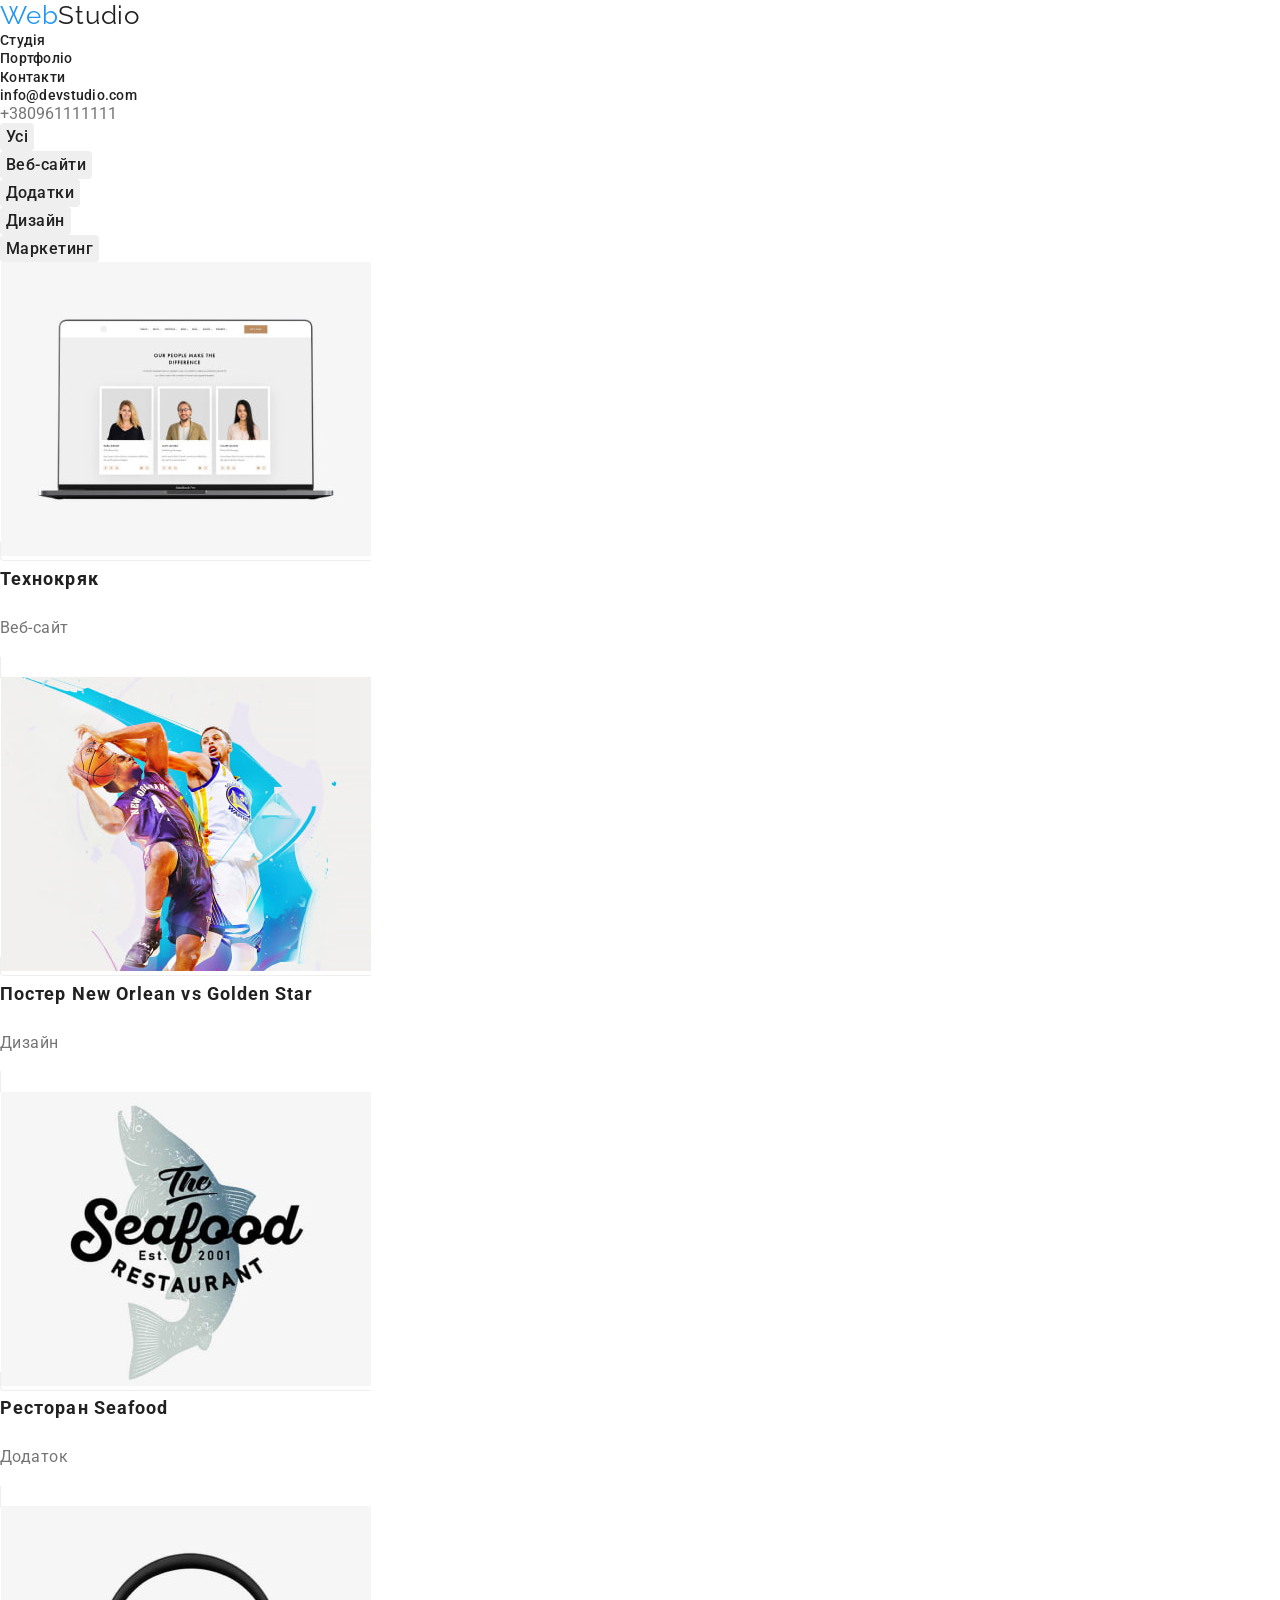
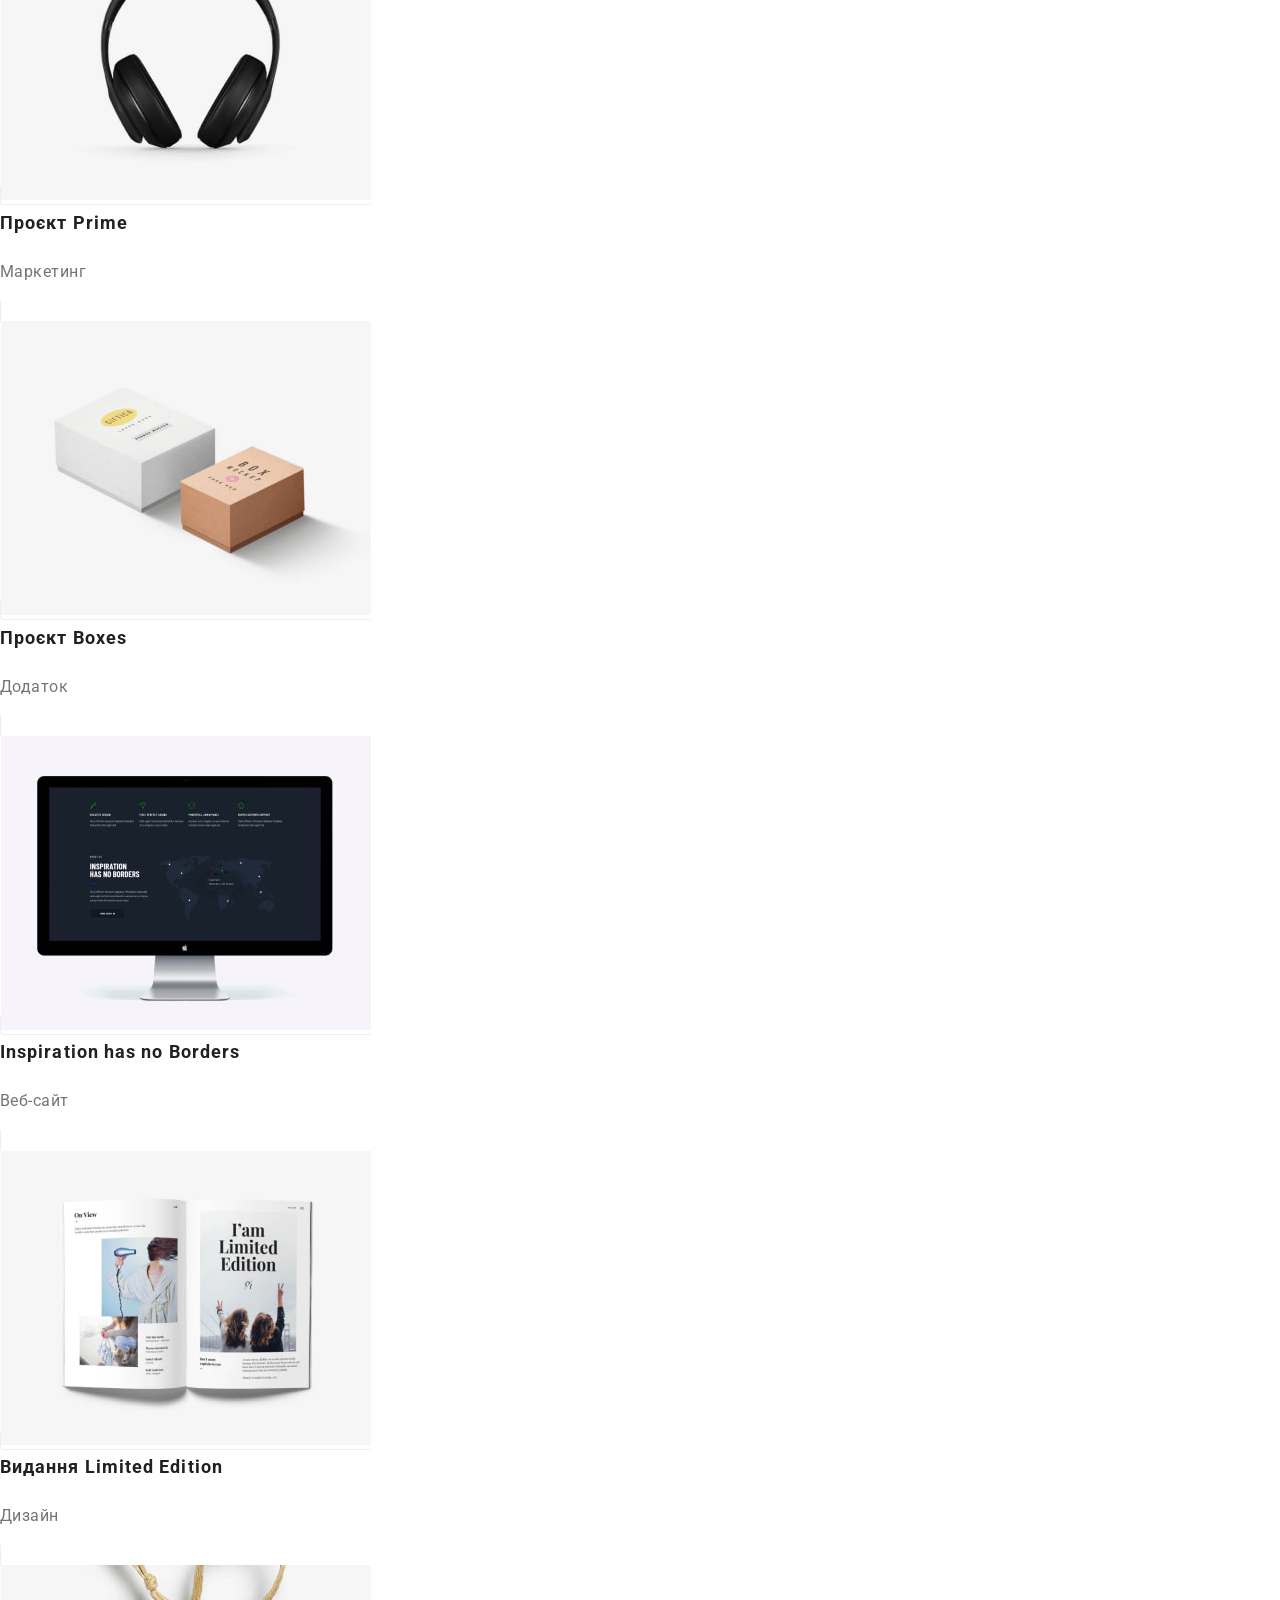
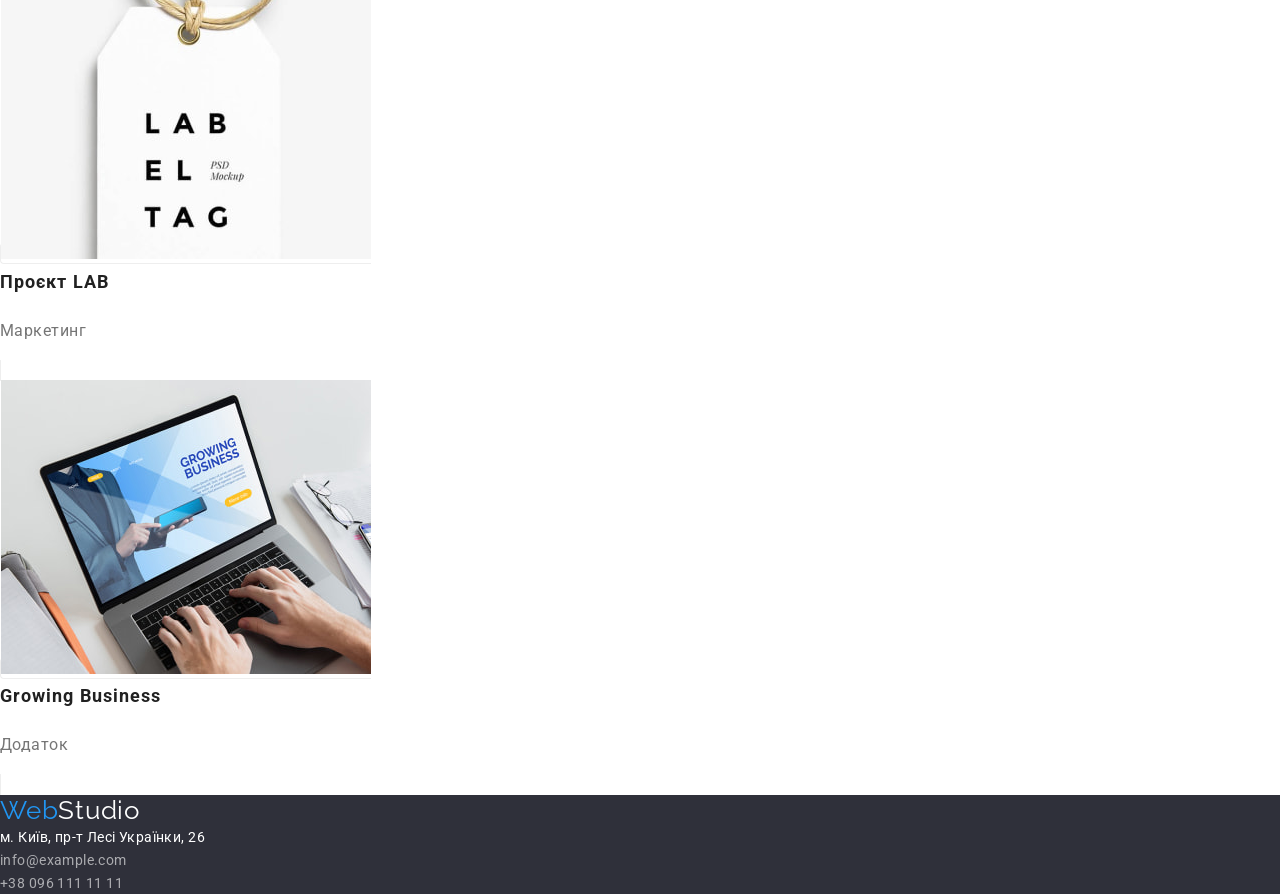
==== portfolio.html @ 782c58e6 "Resets style for h1...h6, p, ul" ====
<!DOCTYPE html>
<html lang="en">
<head>
    <meta charset="UTF-8">
    <meta http-equiv="X-UA-Compatible" content="IE=edge">
    <meta name="viewport" content="width=device-width, initial-scale=1.0">
    <title>Portfolio</title>
    <link rel="preconnect" href="https://fonts.googleapis.com">
    <link rel="preconnect" href="https://fonts.gstatic.com" crossorigin>
    <link href="https://fonts.googleapis.com/css2?family=Raleway:wght@700&family=Roboto:wght@400;500;700;900&display=swap"
        rel="stylesheet">
    <link rel="stylesheet" href="https://cdnjs.cloudflare.com/ajax/libs/modern-normalize/1.1.0/modern-normalize.min.css"
            integrity="sha512-wpPYUAdjBVSE4KJnH1VR1HeZfpl1ub8YT/NKx4PuQ5NmX2tKuGu6U/JRp5y+Y8XG2tV+wKQpNHVUX03MfMFn9Q=="
            crossorigin="anonymous" referrerpolicy="no-referrer" />
    <link rel="stylesheet" href="./css/style.css">
</head>
<body>

<!-- шапка -->
<div class="container"></div>
    <header>
        <nav class="header-nav">
            <a href="" class="link-logo link">Web<span class="header-logo">Studio</span></a>
            <ul class="header-list list">
                <li><a href="./index.html" class="header-link link">Студія</a></li>
                <li><a href="" class="header-link link">Портфоліо</a></li>
                <li><a href="" class="header-link link">Контакти</a></li>
            </ul>
        </nav>
        <ul class="feedback-list list">
            <li><a href="info@devstudio.com" class="header-link link">info@devstudio.com</a></li>
            <li><a href="tel+380961111111" class="feedback-tel link">+380961111111</a></li>
        </ul>
    </header>

<!-- герой -->

    <main>
        <section class="section">
        
            <h1 hidden>Портфоліо</h1>
        
            <ul class="section-list list">
                <li><button type="button" class="section-btn btn">Усі</button></li>
                <li><button type="button" class="section-btn btn">Веб-сайти</button></li>
                <li><button type="button" class="section-btn btn">Додатки</button></li>
                <li><button type="button" class="section-btn btn">Дизайн</button></li>
                <li><button type="button" class="section-btn btn">Маркетинг</button></li>
            </ul>
            <ul class="portfolio-list list ">
                <li>
                    <a href="" class="list-link link"><img src="./image/technocrack.jpg" alt="Веб-сайт Технокряк" width="370">
                    <h2 class="list-title">Технокряк</h2>
                    <p class="list-text">Веб-сайт</p></a>
                </li>
                <li>
                    <a href="" class="list-link link"><img src="./image/novsgs.jpg" alt="два гравці з м'ячем" width="370">
                    <h2 class="list-title">Постер New Orlean vs Golden Star</h2>
                    <p class="list-text">Дизайн</p></a>
                </li>
                <li>
                    <a href="" class="list-link link"><img src="./image/seafood.jpg" alt="логотип ресторану морської їжі" width="370">
                    <h2 class="list-title">Ресторан Seafood</h2>
                    <p class="list-text">Додаток</p></a>
                </li>
                <li>
                    <a href="" class="list-link link"><img src="./image/prime.jpg" alt="чорні навушники" width="370">
                    <h2 class="list-title">Проєкт Prime</h2>
                    <p class="list-text">Маркетинг</p></a>
                </li>
                <li>
                    <a href="" class="list-link link"><img src="./image/boxes.jpg" alt="дві коробки" width="370">
                    <h2 class="list-title">Проєкт Boxes</h2>
                    <p class="list-text">Додаток</p></a>
                </li>
                <li>
                    <a href="" class="list-link link"><img src="./image/ihnb.jpg" alt="комп'ютерний монітор" width="370">
                    <h2 class="list-title">Inspiration has no Borders</h2>
                    <p class="list-text">Веб-сайт</p></a>
                </li>
                <li>
                    <a href="" class="list-link link"><img src="./image/itde.jpg" alt="відкрита книга" width="370">
                    <h2 class="list-title">Видання Limited Edition</h2>
                    <p class="list-text">Дизайн</p></a>
                </li>
                <li>
                    <a href="" class="list-link link"><img src="./image/lab.jpg" alt="бирка з текстом" width="370">
                    <h2 class="list-title">Проєкт LAB</h2>
                    <p class="list-text">Маркетинг</p></a>
                </li>
                <li>
                    <a href="" class="list-link link"><img src="./image/gb.jpg" alt="людина працює за комп'ютером" width="370">
                    <h2 class="list-title">Growing Business</h2>
                    <p class="list-text">Додаток</p></a>
                </li>
            </ul>
        </section>
    </main>
    <!-- футер -->
    <footer class="footer">
        <a href="" class="link-logo link">Web<span class="footer-logo">Studio</span></a>
        <address class="address">
            <ul class="contact-list list">
                <li><a href="" class="contact-address link">м. Київ, пр-т Лесі Українки, 26</a></li>
                <li><a href="" class="contact-mail link">info@example.com</a></li>
                <li><a href="" class="contact-tel  link">+38 096 111 11 11</a></li>
            </ul>
        </address>
    </footer>
    
</body>
</html>
---- css/style.css ----
:root{
 --primari-text-color: #212121; 
 --secondary-text-color: #757575; 
 --accent-color: #2196F3; 
 --white-color: #ffffff; 
 --second-background-color: #2F303A;
}
 
html{
    box-sizing: border-box;
}
*
*::before,
*::after{
    box-sizing: border-box;
}

body{
    font-family:"Roboto","Raleway",sans-serif;
    color:var(--primari-text-color);
}
 h1,
 h2,
 h3,
 h4,
 h5,
 h6{
    margin: 0;
}
 ul{
 margin: 0;
 padding-left: 0;
}

.link{
    text-decoration: none;
}
.list{
    list-style: none;
}

/* -----ШАПКА----- */
.container{
    background-color: tomato;
    width: 1230px;
    margin-right: 0;
    margin-left: 0;
}

.link-logo{
    font-family: 'Raleway';
        font-size: 26px;
        line-height: 1.19;
        letter-spacing: 0.03em;
        color: var(--accent-color);
}
.header-logo{
    color: var(--primari-text-color);
}
.header-link{
    font-family: 'Roboto';
        font-weight: 500;
        font-size: 14px;
        line-height: 1.14;
        letter-spacing: 0.02em;
        color: var(--primari-text-color);
}
.header-link:hover,
.header-link:focus{
    color: var(--accent-color);
}
.feedback-tel{
    color: var(--secondary-text-color);
}
.feedback-tel:hover,
.feedback-tel:focus{
    color: var(--accent-color);
}

/* -----ГЕРОЙ----- */

.main-section{
    background-color: var(--second-background-color);
}
.main-title{
    text-align: center;
}

/* -----переваги----- */
.main-title{
    font-family: 'Roboto';
        font-weight: 900;
        font-size: 44px;
        line-height: 1.36;
        letter-spacing: 0.06em;
        text-transform: uppercase;
        color: var(--white-color);
}
.benefits-title{
    font-family: 'Roboto';
        font-size: 14px;
        line-height: 1.14;
        letter-spacing: 0.03em;
        text-transform: uppercase;
        color: var(--primari-text-color);
}
.benefits-text{
    font-family: 'Roboto';
        font-size: 14px;
        line-height: 1.71;
        letter-spacing: 0.03em;
        color: var(--secondary-text-color);
}

/* ------чим займаемося------ */

.title{
    font-family: 'Roboto';
        font-size: 36px;
        line-height: 1.16;
        letter-spacing: 0.03em;
        color: var(--primari-text-color);
}

/* -----наша команда----- */

.team{
    background-color: #F5F4FA;;
}

.team-employee{
    font-family: 'Roboto';
        font-weight: 500;
        font-size: 16px;
        line-height: 1.18;
        letter-spacing: 0.03em;
        color: var(--primari-text-color);
}
.team-text{
    font-family: 'Roboto';
        font-size: 16px;
        line-height: 1.18;
        letter-spacing: 0.03em;
        color: var(--secondary-text-color);
}

/* -----кнопки----- */

.section-list{
    font-family: 'Roboto';
        font-weight: 500;
        font-size: 16px;
        line-height: 1.62;    
        letter-spacing: 0.03em;   
        color: var(--primari-text-color);
}
.section-btn:hover,
.section-btn:focus{
    color: var(--accent-color);
}
.service-btn{
    font-family: 'Roboto';
        font-weight: 500;
        font-size: 16px;
        line-height: 1.62;
        letter-spacing: 0.03em;
        margin: auto;
        display: block;
        color: var(--primari-text-color);
        border-radius: 4px;
        border: none;
}

.btn{
    font-family: 'Roboto';
        font-weight: 500;
        font-size: 16px;
        line-height: 1.62;
        letter-spacing: 0.03em; 
        color: var(--primari-text-color);
        border-radius: 4px;
        border: none;
}
.btn:hover,
.btn:focus{
    color: var(--white-color);
    background-color: var(--accent-color);
    box-shadow: 0px 4px 4px rgba(0, 0, 0, 0.15);
    
}

/* ------портфолио----- */

.list-title{
    font-family: 'Roboto';
        font-size: 18px;
        line-height: 2;  
        letter-spacing: 0.06em;   
        color: var(--primari-text-color);
}
.list-text{
    font-family: 'Roboto';
        font-size: 16px;
        line-height: 1.87;
        letter-spacing: 0.03em;
        color: var(--secondary-text-color);
}
.list-link{
    background: var(--white-color);
    border: 1px solid #EEEEEE;
    border-radius: 4px;
}
.list-link:hover,
.list-link:focus{
    box-shadow: 0px 4px 4px rgba(0, 0, 0, 0.15);
}

/* -----ФУТЕР----- */
.footer{
  background-color: var(--second-background-color);
}
.footer-logo{
    color: var(--white-color);
}
.contact-address{
    font-family: 'Roboto';
        font-size: 14px;
        line-height: 1.71;  
        letter-spacing: 0.03em;  
        color: var(--white-color);
}
.contact-mail{
    font-family: 'Roboto';
    font-size: 14px;
    line-height: 1.71;
    letter-spacing: 0.03em;
    color: rgba(255, 255, 255, 0.6);
}
.contact-tel{
    font-family: 'Roboto';
        font-size: 14px;
        line-height: 1.5;
        letter-spacing: 0.03em;
        color: rgba(255, 255, 255, 0.6);
}
.contact-address:hover,
.contact-address:focus{
    color: var(--accent-color);
}
.contact-mail:hover,
.contact-mail:focus{
    color: var(--accent-color);
}
.contact-tel:hover,
.contact-tel:focus{
    color: var(--accent-color);
}
.address{
    font-style: normal;
}
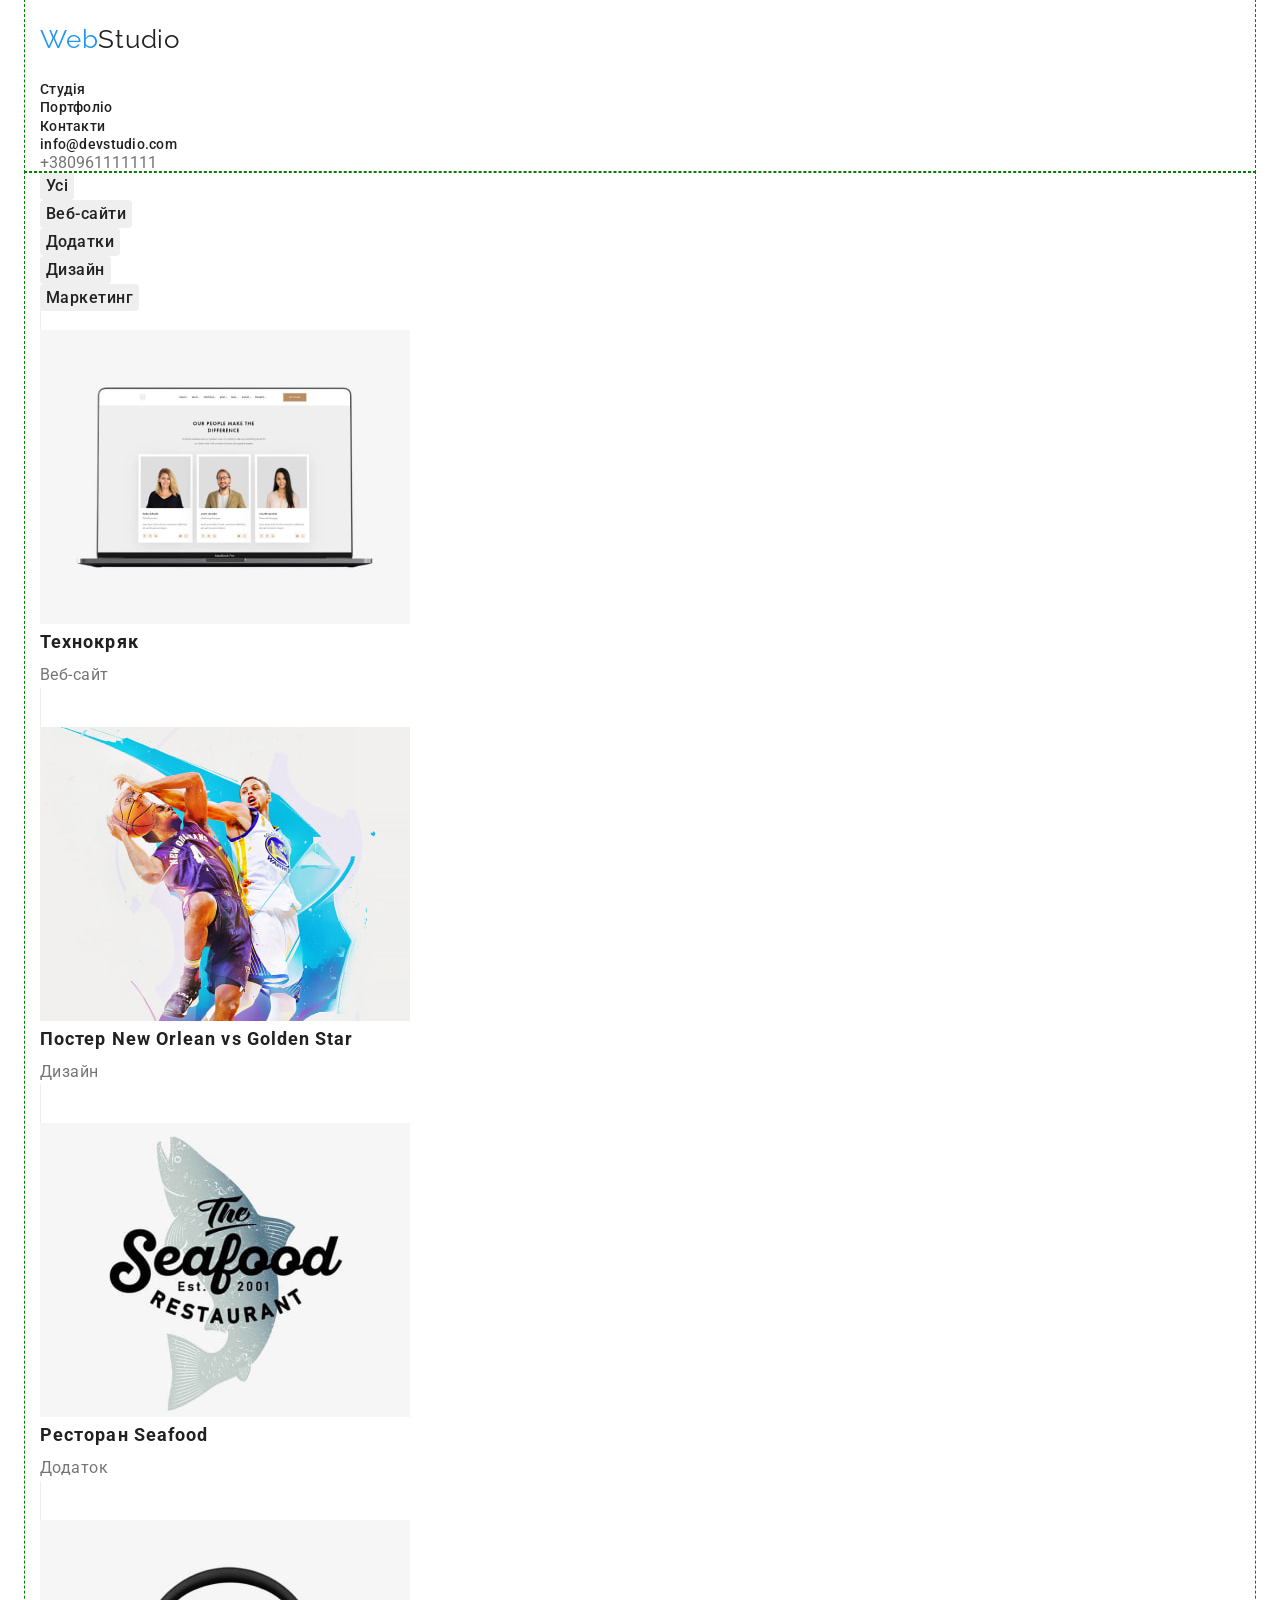
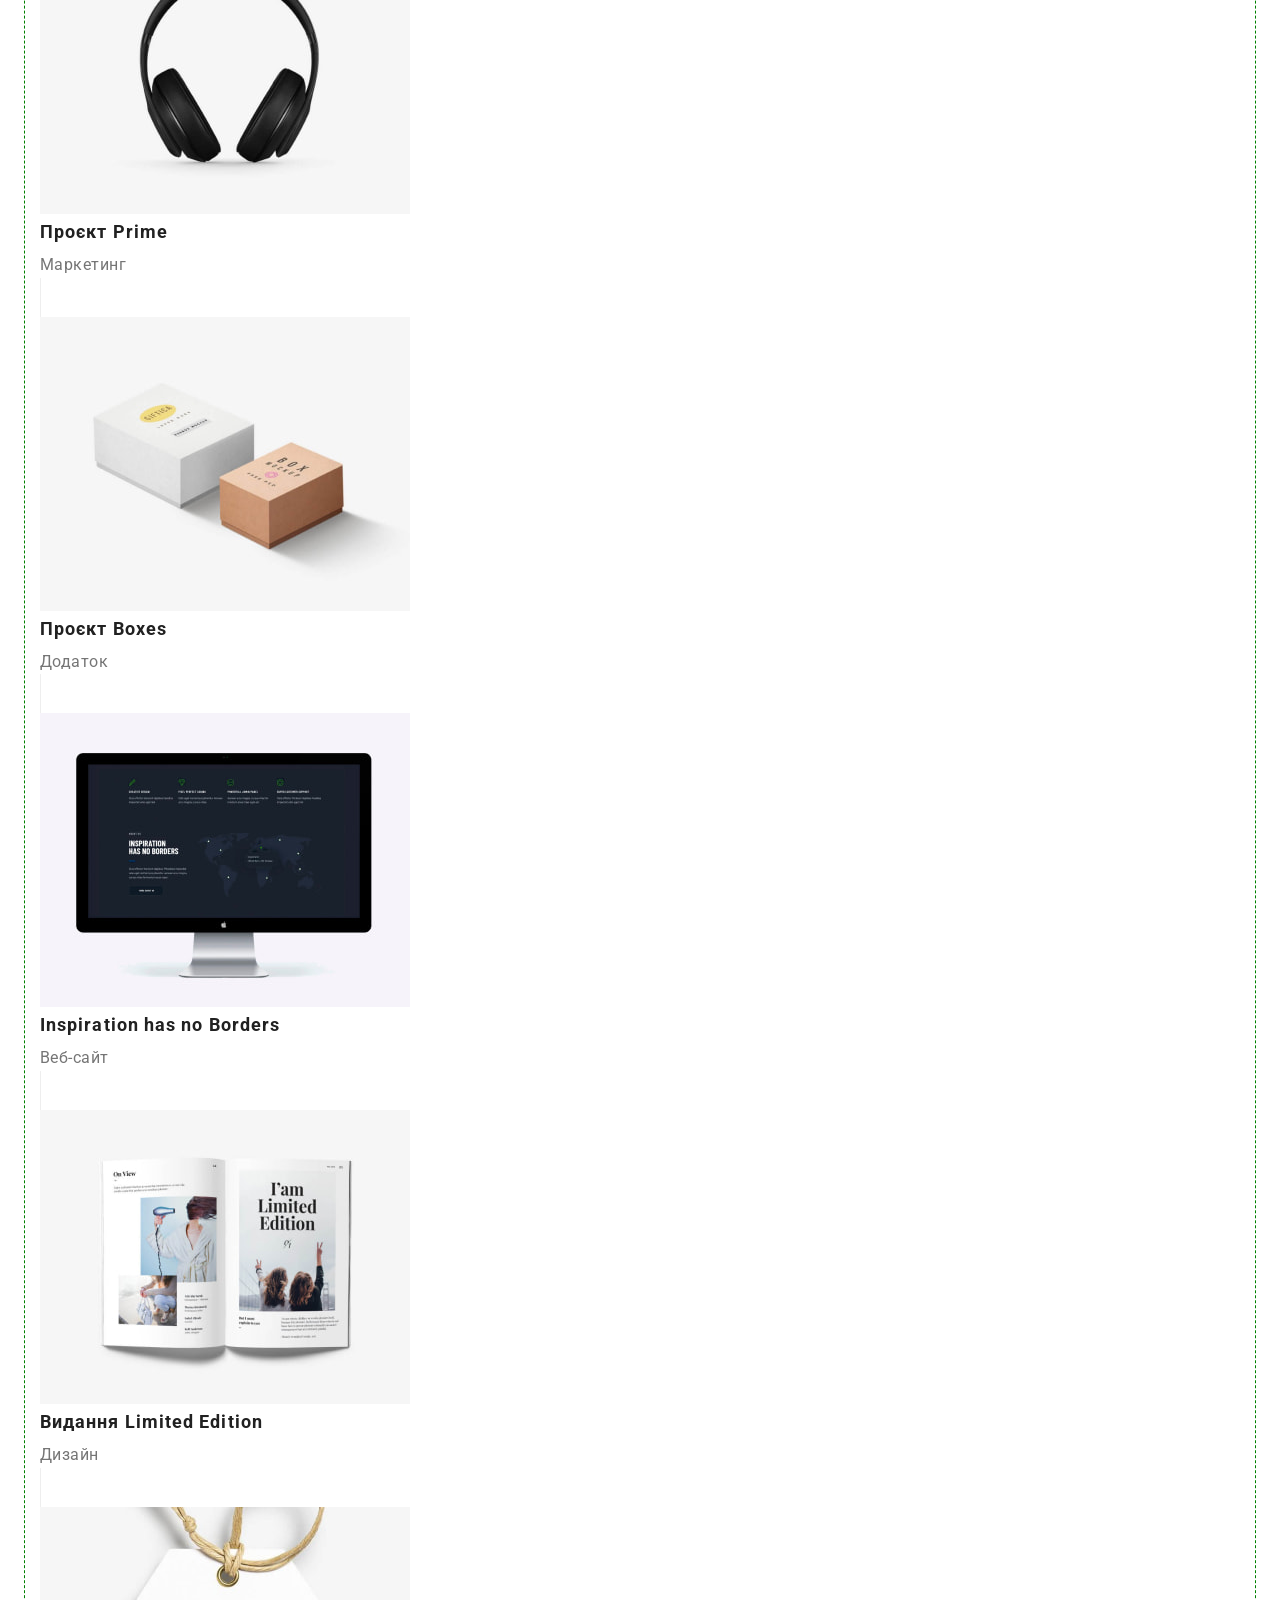
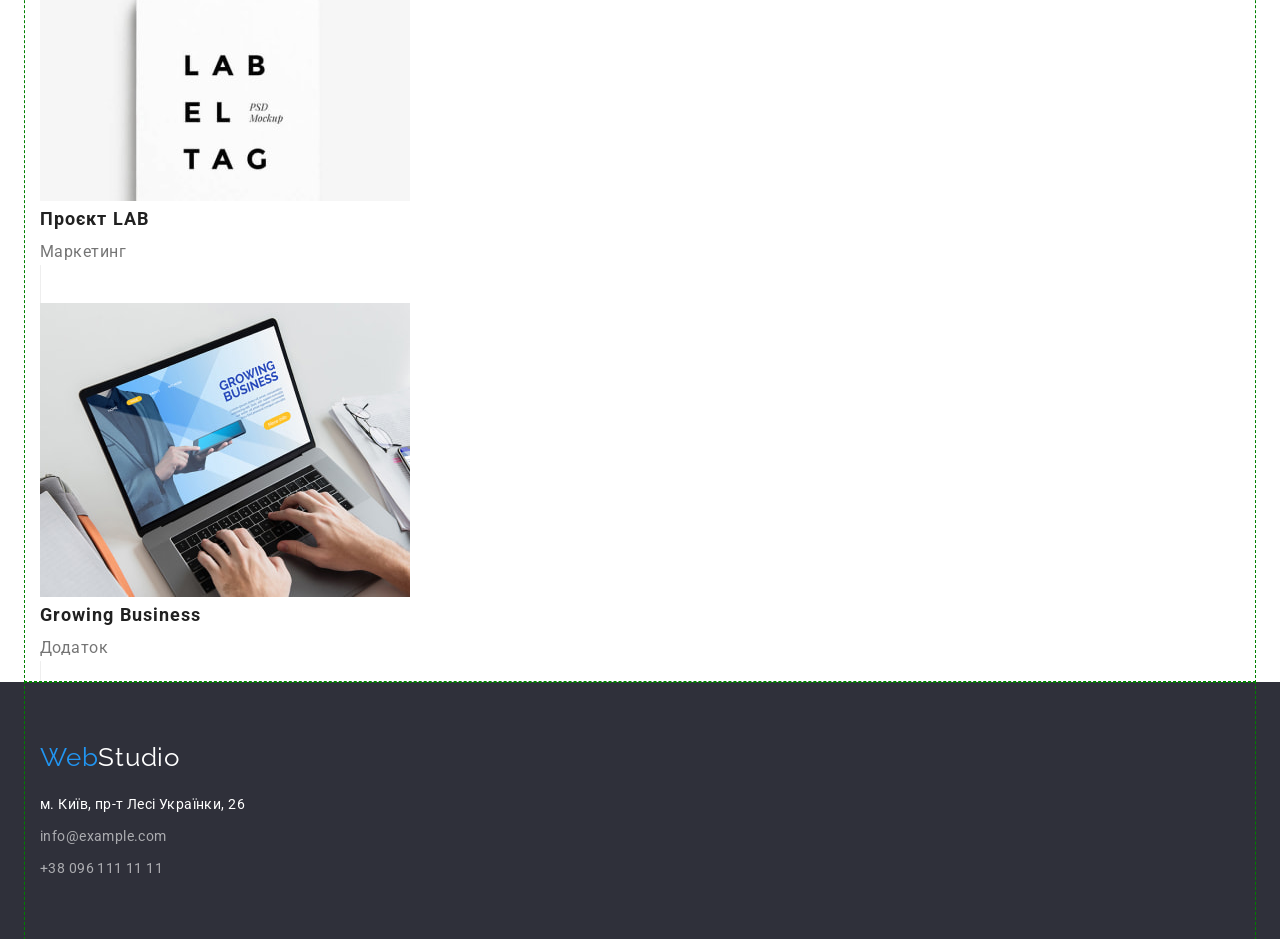
==== commit 2a02f06e: "Sets .container" ====
--- a/portfolio.html
+++ b/portfolio.html
@@ -17,95 +17,114 @@
 <body>
 
 <!-- шапка -->
-<div class="container"></div>
+
     <header>
-        <nav class="header-nav">
-            <a href="" class="link-logo link">Web<span class="header-logo">Studio</span></a>
-            <ul class="header-list list">
-                <li><a href="./index.html" class="header-link link">Студія</a></li>
-                <li><a href="" class="header-link link">Портфоліо</a></li>
-                <li><a href="" class="header-link link">Контакти</a></li>
+        <div class="container">
+            <nav class="header-nav">
+                <a href="" class="header-logo link">Web<span class="top-logo">Studio</span></a>
+                <ul class="header-list list">
+                    <li><a href="./index.html" class="header-link link">Студія</a></li>
+                    <li><a href="" class="header-link link">Портфоліо</a></li>
+                    <li><a href="" class="header-link link">Контакти</a></li>
+                </ul>
+            </nav>
+            <ul class="feedback-list list">
+                <li><a href="info@devstudio.com" class="header-link link">info@devstudio.com</a></li>
+                <li><a href="tel+380961111111" class="feedback-tel link">+380961111111</a></li>
             </ul>
-        </nav>
-        <ul class="feedback-list list">
-            <li><a href="info@devstudio.com" class="header-link link">info@devstudio.com</a></li>
-            <li><a href="tel+380961111111" class="feedback-tel link">+380961111111</a></li>
-        </ul>
+        </div>
+       
     </header>
 
 <!-- герой -->
 
     <main>
-        <section class="section">
+        <section class="main">
+
+    <div class="container">
+         <h1 class="visually-hidden">Портфоліо</h1>  
+               <ul class="section-list list">
+                    <li><button type="button" class="section-btn btn">Усі</button></li>
+                    <li><button type="button" class="section-btn btn">Веб-сайти</button></li>
+                    <li><button type="button" class="section-btn btn">Додатки</button></li>
+                    <li><button type="button" class="section-btn btn">Дизайн</button></li>
+                    <li><button type="button" class="section-btn btn">Маркетинг</button></li>
+                </ul>
+                <ul class="portfolio-list list ">
+                    <li>
+                        <a href="" class="list-link link"><img src="./image/technocrack.jpg" alt="Веб-сайт Технокряк" width="370">
+                            <h2 class="list-title">Технокряк</h2>
+                            <p class="list-text">Веб-сайт</p>
+                        </a>
+                    </li>
+                    <li>
+                        <a href="" class="list-link link"><img src="./image/novsgs.jpg" alt="два гравці з м'ячем" width="370">
+                            <h2 class="list-title">Постер New Orlean vs Golden Star</h2>
+                            <p class="list-text">Дизайн</p>
+                        </a>
+                    </li>
+                    <li>
+                        <a href="" class="list-link link"><img src="./image/seafood.jpg" alt="логотип ресторану морської їжі"
+                                width="370">
+                            <h2 class="list-title">Ресторан Seafood</h2>
+                            <p class="list-text">Додаток</p>
+                        </a>
+                    </li>
+                    <li>
+                        <a href="" class="list-link link"><img src="./image/prime.jpg" alt="чорні навушники" width="370">
+                            <h2 class="list-title">Проєкт Prime</h2>
+                            <p class="list-text">Маркетинг</p>
+                        </a>
+                    </li>
+                    <li>
+                        <a href="" class="list-link link"><img src="./image/boxes.jpg" alt="дві коробки" width="370">
+                            <h2 class="list-title">Проєкт Boxes</h2>
+                            <p class="list-text">Додаток</p>
+                        </a>
+                    </li>
+                    <li>
+                        <a href="" class="list-link link"><img src="./image/ihnb.jpg" alt="комп'ютерний монітор" width="370">
+                            <h2 class="list-title">Inspiration has no Borders</h2>
+                            <p class="list-text">Веб-сайт</p>
+                        </a>
+                    </li>
+                    <li>
+                        <a href="" class="list-link link"><img src="./image/itde.jpg" alt="відкрита книга" width="370">
+                            <h2 class="list-title">Видання Limited Edition</h2>
+                            <p class="list-text">Дизайн</p>
+                        </a>
+                    </li>
+                    <li>
+                        <a href="" class="list-link link"><img src="./image/lab.jpg" alt="бирка з текстом" width="370">
+                            <h2 class="list-title">Проєкт LAB</h2>
+                            <p class="list-text">Маркетинг</p>
+                        </a>
+                    </li>
+                    <li>
+                        <a href="" class="list-link link"><img src="./image/gb.jpg" alt="людина працює за комп'ютером" width="370">
+                            <h2 class="list-title">Growing Business</h2>
+                            <p class="list-text">Додаток</p>
+                        </a>
+                    </li>
+                </ul>
+            </div>
         
-            <h1 hidden>Портфоліо</h1>
-        
-            <ul class="section-list list">
-                <li><button type="button" class="section-btn btn">Усі</button></li>
-                <li><button type="button" class="section-btn btn">Веб-сайти</button></li>
-                <li><button type="button" class="section-btn btn">Додатки</button></li>
-                <li><button type="button" class="section-btn btn">Дизайн</button></li>
-                <li><button type="button" class="section-btn btn">Маркетинг</button></li>
-            </ul>
-            <ul class="portfolio-list list ">
-                <li>
-                    <a href="" class="list-link link"><img src="./image/technocrack.jpg" alt="Веб-сайт Технокряк" width="370">
-                    <h2 class="list-title">Технокряк</h2>
-                    <p class="list-text">Веб-сайт</p></a>
-                </li>
-                <li>
-                    <a href="" class="list-link link"><img src="./image/novsgs.jpg" alt="два гравці з м'ячем" width="370">
-                    <h2 class="list-title">Постер New Orlean vs Golden Star</h2>
-                    <p class="list-text">Дизайн</p></a>
-                </li>
-                <li>
-                    <a href="" class="list-link link"><img src="./image/seafood.jpg" alt="логотип ресторану морської їжі" width="370">
-                    <h2 class="list-title">Ресторан Seafood</h2>
-                    <p class="list-text">Додаток</p></a>
-                </li>
-                <li>
-                    <a href="" class="list-link link"><img src="./image/prime.jpg" alt="чорні навушники" width="370">
-                    <h2 class="list-title">Проєкт Prime</h2>
-                    <p class="list-text">Маркетинг</p></a>
-                </li>
-                <li>
-                    <a href="" class="list-link link"><img src="./image/boxes.jpg" alt="дві коробки" width="370">
-                    <h2 class="list-title">Проєкт Boxes</h2>
-                    <p class="list-text">Додаток</p></a>
-                </li>
-                <li>
-                    <a href="" class="list-link link"><img src="./image/ihnb.jpg" alt="комп'ютерний монітор" width="370">
-                    <h2 class="list-title">Inspiration has no Borders</h2>
-                    <p class="list-text">Веб-сайт</p></a>
-                </li>
-                <li>
-                    <a href="" class="list-link link"><img src="./image/itde.jpg" alt="відкрита книга" width="370">
-                    <h2 class="list-title">Видання Limited Edition</h2>
-                    <p class="list-text">Дизайн</p></a>
-                </li>
-                <li>
-                    <a href="" class="list-link link"><img src="./image/lab.jpg" alt="бирка з текстом" width="370">
-                    <h2 class="list-title">Проєкт LAB</h2>
-                    <p class="list-text">Маркетинг</p></a>
-                </li>
-                <li>
-                    <a href="" class="list-link link"><img src="./image/gb.jpg" alt="людина працює за комп'ютером" width="370">
-                    <h2 class="list-title">Growing Business</h2>
-                    <p class="list-text">Додаток</p></a>
-                </li>
-            </ul>
+          
         </section>
     </main>
     <!-- футер -->
     <footer class="footer">
-        <a href="" class="link-logo link">Web<span class="footer-logo">Studio</span></a>
-        <address class="address">
-            <ul class="contact-list list">
-                <li><a href="" class="contact-address link">м. Київ, пр-т Лесі Українки, 26</a></li>
-                <li><a href="" class="contact-mail link">info@example.com</a></li>
-                <li><a href="" class="contact-tel  link">+38 096 111 11 11</a></li>
-            </ul>
-        </address>
+        <div class="container">
+            <a href="" class="footer-logo link">Web<span class="bottom-logo">Studio</span></a>
+            <address class="address">
+                <ul class="contact-list list">
+                    <li><a href="" class="contact-address link">м. Київ, пр-т Лесі Українки, 26</a></li>
+                    <li><a href="" class="contact-mail link">info@example.com</a></li>
+                    <li><a href="" class="contact-tel  link">+38 096 111 11 11</a></li>
+                </ul>
+            </address>
+        </div>
+       
     </footer>
     
 </body>
--- a/css/style.css
+++ b/css/style.css
@@ -24,7 +24,8 @@
  h3,
  h4,
  h5,
- h6{
+ h6,
+ p{
     margin: 0;
 }
  ul{
@@ -32,6 +33,18 @@
  padding-left: 0;
 }
 
+img{
+    display: block;
+}
+/* -----utilities----- */
+
+ 
+
+.section{
+    padding-top: 94px;
+    padding-bottom: 94px;
+}
+
 .link{
     text-decoration: none;
 }
@@ -39,24 +52,37 @@
     list-style: none;
 }
 
+.container {
+    outline: 1px dashed green;
+    width: 1230px;
+    padding: 0px 15px;
+    margin-right: auto;
+    margin-left: auto;
+}
 /* -----ШАПКА----- */
-.container{
-    background-color: tomato;
-    width: 1230px;
-    margin-right: 0;
-    margin-left: 0;
-}
-
-.link-logo{
+
+
+/* ------logo----- */
+
+.header-logo{
     font-family: 'Raleway';
         font-size: 26px;
         line-height: 1.19;
         letter-spacing: 0.03em;
         color: var(--accent-color);
 }
+
 .header-logo{
+    display: block;
+    padding-top: 24px;
+    padding-bottom: 25px;
+}
+
+.top-logo{
     color: var(--primari-text-color);
 }
+
+
 .header-link{
     font-family: 'Roboto';
         font-weight: 500;
@@ -79,6 +105,15 @@
 
 /* -----ГЕРОЙ----- */
 
+.hero{
+    background-color: var(--second-background-color);
+}
+
+.hero-title{
+    padding-top: 200px;
+    padding-bottom: 200px;
+}
+
 .main-section{
     background-color: var(--second-background-color);
 }
@@ -87,6 +122,23 @@
 }
 
 /* -----переваги----- */
+
+.visually-hidden {
+    position: absolute;
+    width: 1px;
+    height: 1px;
+    margin: -1px;
+    border: 0;
+    padding: 0;
+
+    white-space: nowrap;
+    overflow: hidden;
+}
+
+.benefits-title{
+    margin-bottom: 10px;
+}
+
 .main-title{
     font-family: 'Roboto';
         font-weight: 900;
@@ -125,7 +177,7 @@
 /* -----наша команда----- */
 
 .team{
-    background-color: #F5F4FA;;
+    background-color: #F5F4FA;
 }
 
 .team-employee{
@@ -219,9 +271,32 @@
 .footer{
   background-color: var(--second-background-color);
 }
+
+.bottom-logo {
+    color: var(--white-color);
+}
+
+.footer-logo {
+    font-family: 'Raleway';
+    font-size: 26px;
+    line-height: 1.19;
+    letter-spacing: 0.03em;
+    color: var(--accent-color);
+}
 .footer-logo{
-    color: var(--white-color);
-}
+    display: block;
+    margin-bottom: 20px;
+    padding-top: 60px;
+}
+
+.contact-list{
+    padding-bottom: 60px;
+}
+
+.contact-list > li:not(:last-child){
+    margin-bottom: 9px;
+}
+
 .contact-address{
     font-family: 'Roboto';
         font-size: 14px;
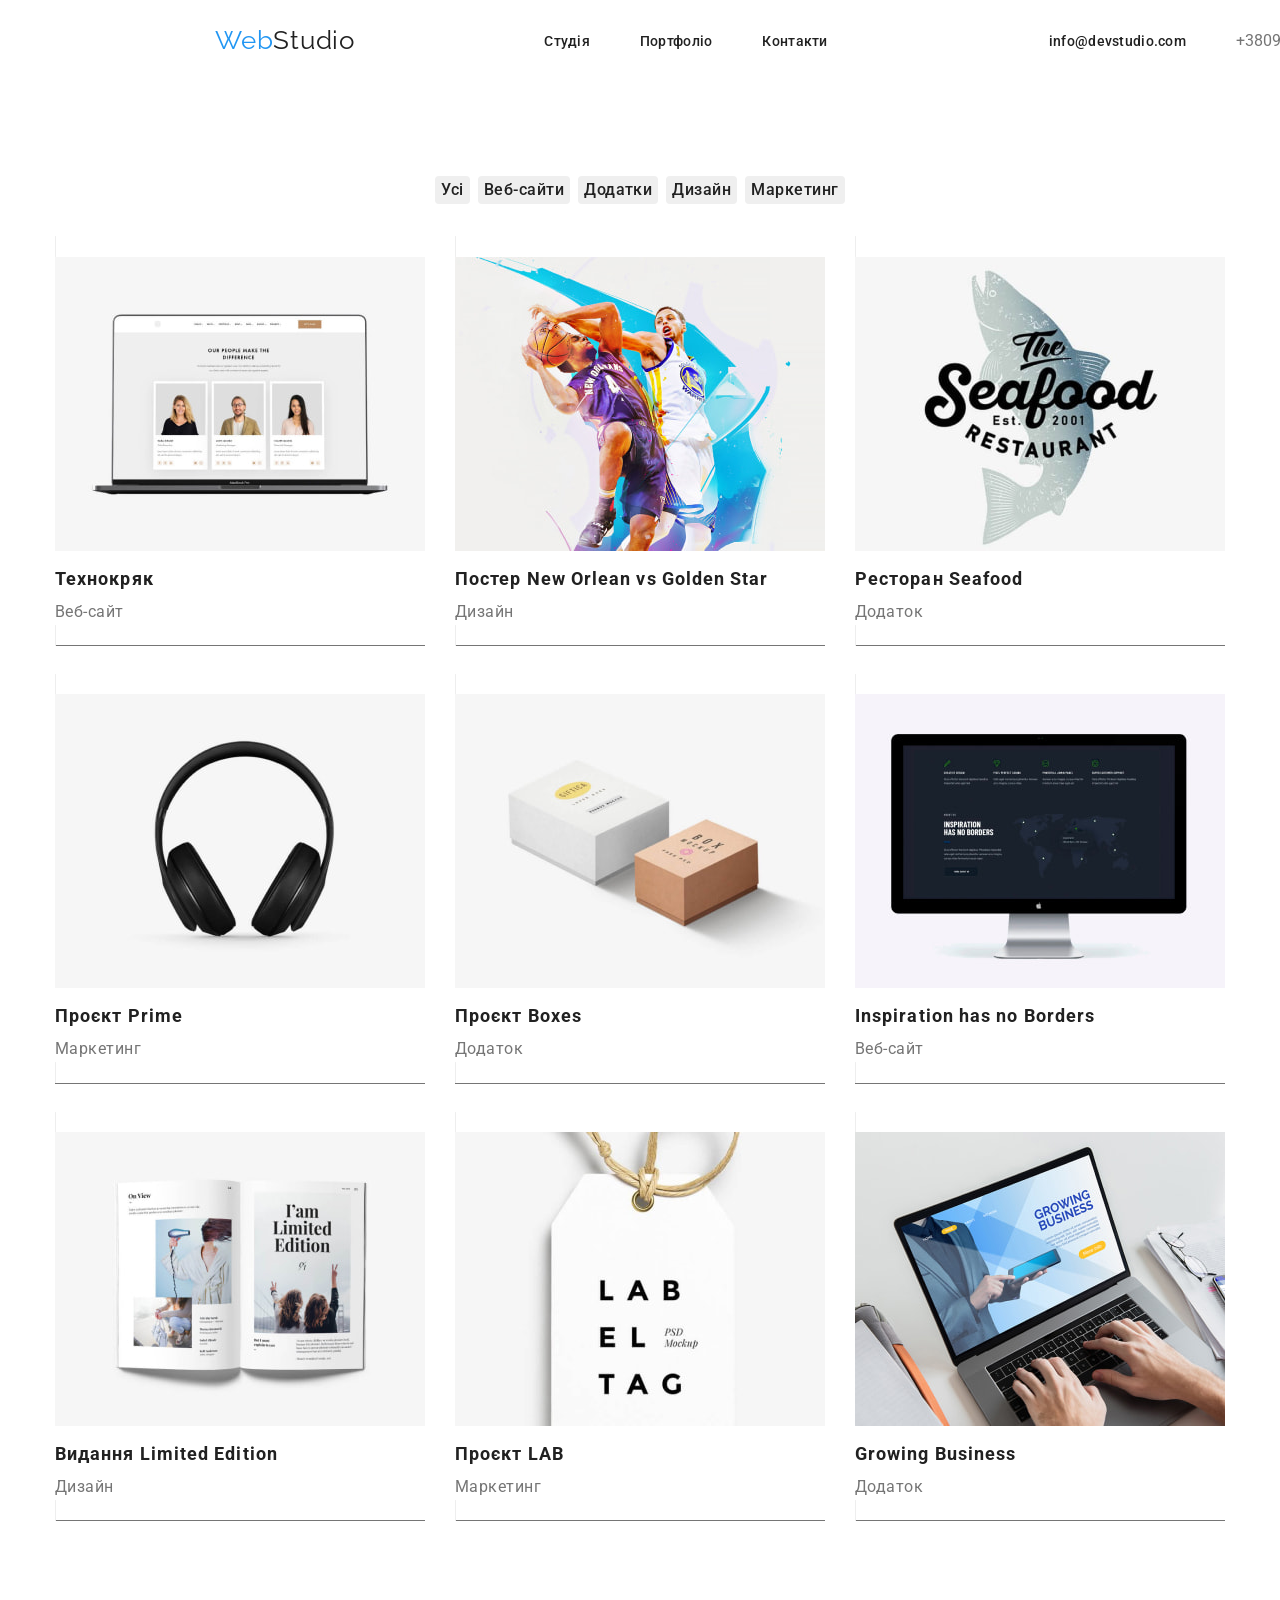
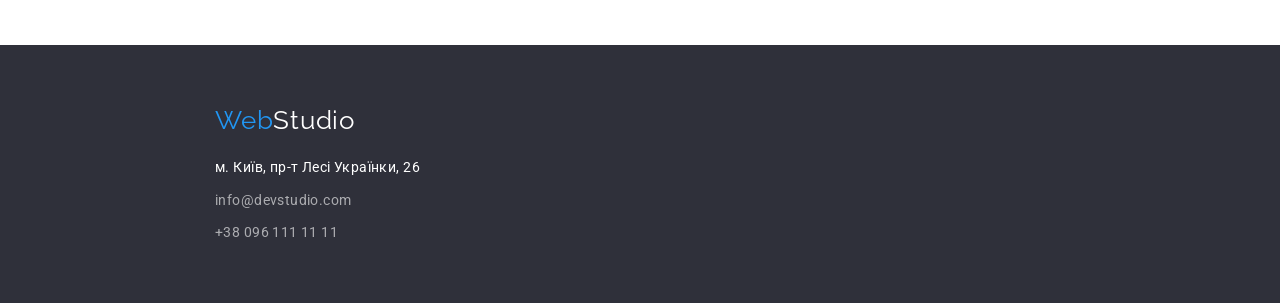
==== commit b5623c30: "Finishes both pages" ====
--- a/portfolio.html
+++ b/portfolio.html
@@ -18,30 +18,35 @@
 
 <!-- шапка -->
 
-    <header>
+    <header class="header">
+    
         <div class="container">
+            <a href="" class="header-logo link">Web<span class="top-logo">Studio</span></a>
             <nav class="header-nav">
-                <a href="" class="header-logo link">Web<span class="top-logo">Studio</span></a>
-                <ul class="header-list list">
-                    <li><a href="./index.html" class="header-link link">Студія</a></li>
-                    <li><a href="" class="header-link link">Портфоліо</a></li>
-                    <li><a href="" class="header-link link">Контакти</a></li>
-                </ul>
+                <div class="nav">
+                    <ul class="header-list list">
+                        <li class="header-items"><a href="./index.html" class="header-link link">Студія</a></li>
+                        <li class="header-items"><a href="" class="header-link link">Портфоліо</a></li>
+                        <li class="header-items"><a href="" class="header-link link">Контакти</a></li>
+                    </ul>
             </nav>
+                         
             <ul class="feedback-list list">
-                <li><a href="info@devstudio.com" class="header-link link">info@devstudio.com</a></li>
-                <li><a href="tel+380961111111" class="feedback-tel link">+380961111111</a></li>
+                <li class="feedback-items"><a href="info@devstudio.com" class="header-link link">info@devstudio.com</a></li>
+                <li class="feedback-items"><a href="tel+380961111111" class="feedback-tel link">+380961111111</a></li>
             </ul>
         </div>
-       
-    </header>
+    
+        </div>
+    
+    </header> 
 
 <!-- герой -->
 
     <main>
-        <section class="main">
-
-    <div class="container">
+        
+        <div class="container">
+        <section class="section">
          <h1 class="visually-hidden">Портфоліо</h1>  
                <ul class="section-list list">
                     <li><button type="button" class="section-btn btn">Усі</button></li>
@@ -51,80 +56,79 @@
                     <li><button type="button" class="section-btn btn">Маркетинг</button></li>
                 </ul>
                 <ul class="portfolio-list list ">
-                    <li>
-                        <a href="" class="list-link link"><img src="./image/technocrack.jpg" alt="Веб-сайт Технокряк" width="370">
+                    <li class="portfolio-items">
+                        <a href="" class="list-link link"><img class="p-poster " src="./image/technocrack.jpg" alt="Веб-сайт Технокряк" width="370">
                             <h2 class="list-title">Технокряк</h2>
                             <p class="list-text">Веб-сайт</p>
                         </a>
                     </li>
-                    <li>
-                        <a href="" class="list-link link"><img src="./image/novsgs.jpg" alt="два гравці з м'ячем" width="370">
+                    <li class="portfolio-items">
+                        <a href="" class="list-link link"><img class="p-poster " src="./image/novsgs.jpg" alt="два гравці з м'ячем" width="370">
                             <h2 class="list-title">Постер New Orlean vs Golden Star</h2>
                             <p class="list-text">Дизайн</p>
                         </a>
                     </li>
-                    <li>
-                        <a href="" class="list-link link"><img src="./image/seafood.jpg" alt="логотип ресторану морської їжі"
+                    <li class="portfolio-items">
+                        <a href="" class="list-link link"><img class="p-poster " src="./image/seafood.jpg" alt="логотип ресторану морської їжі"
                                 width="370">
                             <h2 class="list-title">Ресторан Seafood</h2>
                             <p class="list-text">Додаток</p>
                         </a>
                     </li>
-                    <li>
-                        <a href="" class="list-link link"><img src="./image/prime.jpg" alt="чорні навушники" width="370">
+                    <li class="portfolio-items">
+                        <a href="" class="list-link link"><img class="p-poster " src="./image/prime.jpg" alt="чорні навушники" width="370">
                             <h2 class="list-title">Проєкт Prime</h2>
                             <p class="list-text">Маркетинг</p>
                         </a>
                     </li>
-                    <li>
-                        <a href="" class="list-link link"><img src="./image/boxes.jpg" alt="дві коробки" width="370">
+                    <li class="portfolio-items">
+                        <a href="" class="list-link link"><img class="p-poster " src="./image/boxes.jpg" alt="дві коробки" width="370">
                             <h2 class="list-title">Проєкт Boxes</h2>
                             <p class="list-text">Додаток</p>
-                        </a>
+                        </a>               
                     </li>
-                    <li>
-                        <a href="" class="list-link link"><img src="./image/ihnb.jpg" alt="комп'ютерний монітор" width="370">
+                    <li class="portfolio-items">
+                        <a href="" class="list-link link"><img class="p-poster " src="./image/ihnb.jpg" alt="комп'ютерний монітор" width="370">
                             <h2 class="list-title">Inspiration has no Borders</h2>
                             <p class="list-text">Веб-сайт</p>
                         </a>
                     </li>
-                    <li>
-                        <a href="" class="list-link link"><img src="./image/itde.jpg" alt="відкрита книга" width="370">
+                    <li class="portfolio-items">
+                        <a href="" class="list-link link"><img class="p-poster " src="./image/itde.jpg" alt="відкрита книга" width="370">
                             <h2 class="list-title">Видання Limited Edition</h2>
                             <p class="list-text">Дизайн</p>
                         </a>
                     </li>
-                    <li>
-                        <a href="" class="list-link link"><img src="./image/lab.jpg" alt="бирка з текстом" width="370">
+                    <li class="portfolio-items">
+                        <a href="" class="list-link link"><img class="p-poster " src="./image/lab.jpg" alt="бирка з текстом" width="370">
                             <h2 class="list-title">Проєкт LAB</h2>
                             <p class="list-text">Маркетинг</p>
                         </a>
                     </li>
-                    <li>
-                        <a href="" class="list-link link"><img src="./image/gb.jpg" alt="людина працює за комп'ютером" width="370">
+                    <li class="portfolio-items">
+                        <a href="" class="list-link link"><img class="p-poster " src="./image/gb.jpg" alt="людина працює за комп'ютером" width="370">
                             <h2 class="list-title">Growing Business</h2>
                             <p class="list-text">Додаток</p>
                         </a>
                     </li>
                 </ul>
+            </section>
             </div>
         
-          
-        </section>
     </main>
     <!-- футер -->
     <footer class="footer">
-        <div class="container">
+        <div class="container footer-cont">
             <a href="" class="footer-logo link">Web<span class="bottom-logo">Studio</span></a>
             <address class="address">
                 <ul class="contact-list list">
                     <li><a href="" class="contact-address link">м. Київ, пр-т Лесі Українки, 26</a></li>
-                    <li><a href="" class="contact-mail link">info@example.com</a></li>
+                    <li><a href="" class="contact-mail link">info@devstudio.com</a></li>
                     <li><a href="" class="contact-tel  link">+38 096 111 11 11</a></li>
                 </ul>
             </address>
         </div>
-       
+    
     </footer>
     
 </body>
--- a/css/style.css
+++ b/css/style.css
@@ -4,6 +4,8 @@
  --accent-color: #2196F3; 
  --white-color: #ffffff; 
  --second-background-color: #2F303A;
+
+ --main-margin: 10px;
 }
  
 html{
@@ -36,9 +38,9 @@
 img{
     display: block;
 }
-/* -----utilities----- */
-
- 
+
+
+/* -----utilities----- */ 
 
 .section{
     padding-top: 94px;
@@ -53,16 +55,41 @@
 }
 
 .container {
-    outline: 1px dashed green;
-    width: 1230px;
+    width: 1200px;
     padding: 0px 15px;
     margin-right: auto;
     margin-left: auto;
 }
+
 /* -----ШАПКА----- */
 
-
-/* ------logo----- */
+.header{
+    width: 1600px;
+    margin-right: auto;
+    margin-left: auto;
+    background-color: var(--white-color);
+}
+
+.header > .container{
+    display: flex;
+    align-items: center;
+}
+.header-list{
+    display: flex;
+     padding: 32px;
+}
+.header-items:not(:last-child){
+    margin-right: 50px;
+}
+
+.feedback-list{
+    display: flex;
+    margin-left: auto;
+    padding: 32px;
+}
+.feedback-items:not(:last-child){
+    margin-right: 50px;
+}
 
 .header-logo{
     font-family: 'Raleway';
@@ -70,13 +97,11 @@
         line-height: 1.19;
         letter-spacing: 0.03em;
         color: var(--accent-color);
-}
-
-.header-logo{
-    display: block;
-    padding-top: 24px;
-    padding-bottom: 25px;
-}
+        margin-right: auto;
+        padding-top: 24px;
+        padding-bottom: 25px;
+}
+
 
 .top-logo{
     color: var(--primari-text-color);
@@ -104,22 +129,47 @@
 }
 
 /* -----ГЕРОЙ----- */
-
-.hero{
+   
+
+.hero-title{
     background-color: var(--second-background-color);
-}
-
-.hero-title{
+    
     padding-top: 200px;
     padding-bottom: 200px;
 }
 
-.main-section{
-    background-color: var(--second-background-color);
-}
-.main-title{
-    text-align: center;
-}
+  
+/* -----портфоліо----- */
+
+.section-list {
+    display: flex;
+    justify-content: center;
+         margin-bottom: 34px;
+}
+.section-list > li:not(:last-child){
+    margin-right: 8px;
+}
+
+.portfolio-list{
+    display: flex;
+    flex-wrap: wrap;  
+}
+.portfolio-items:nth-child(3){
+    margin-right: 0;
+}
+.portfolio-items:nth-child(3n+1){
+    margin-left: 0;
+}
+
+.portfolio-items{
+    margin-left: 30px;
+    margin-bottom: 30px;
+    border-bottom: 1px solid var(--secondary-text-color);
+}
+.p-poster{
+    margin-bottom: 10px;
+}
+.app-list{margin-bottom: 4px;}
 
 /* -----переваги----- */
 
@@ -135,8 +185,19 @@
     overflow: hidden;
 }
 
+
+.benefits-list{
+    display: flex;
+
+}
+
+.benefits-list >li:not(:last-child){
+    margin-right: 30px;
+}
+
+
 .benefits-title{
-    margin-bottom: 10px;
+    margin-bottom: var(--main-margin);
 }
 
 .main-title{
@@ -146,10 +207,15 @@
         line-height: 1.36;
         letter-spacing: 0.06em;
         text-transform: uppercase;
+        text-align: center;
+        width: 696px;
+        margin-left: auto;
+        margin-bottom: 30px;
+        margin-right: auto;
         color: var(--white-color);
-}
+    }
 .benefits-title{
-    font-family: 'Roboto';
+        font-family: 'Roboto';
         font-size: 14px;
         line-height: 1.14;
         letter-spacing: 0.03em;
@@ -166,26 +232,56 @@
 
 /* ------чим займаемося------ */
 
-.title{
-    font-family: 'Roboto';
+
+
+.works-items:not(:last-child){
+    margin-right: 30px;
+}
+
+
+.app-list{
+    display: flex;
+    padding-bottom: 94px;
+    width: calc((100%-60px)/3);
+}
+
+.works-title{
+    font-size: 36px;
+        line-height: 1.16;
+        text-align: center;
+        letter-spacing: 0.03em;
+        margin-bottom: 50px;
+    
+        color: var(--primari-text-color);
+}
+
+
+/* -----наша команда----- */
+
+
+.team-title{
         font-size: 36px;
         line-height: 1.16;
-        letter-spacing: 0.03em;
-        color: var(--primari-text-color);
-}
-
-/* -----наша команда----- */
-
-.team{
-    background-color: #F5F4FA;
-}
-
+        text-align: center;
+        letter-spacing: 0.03em;
+        margin-bottom: 50px;
+        color: var(--primari-text-color);
+}
+
+.team-list{
+    display: flex;
+
+}
+.team-list > li:not(:last-child){
+    margin-right: 30px
+}
 .team-employee{
     font-family: 'Roboto';
         font-weight: 500;
         font-size: 16px;
         line-height: 1.18;
         letter-spacing: 0.03em;
+        margin-bottom: var(--main-margin);
         color: var(--primari-text-color);
 }
 .team-text{
@@ -193,6 +289,7 @@
         font-size: 16px;
         line-height: 1.18;
         letter-spacing: 0.03em;
+        padding-bottom: 30px;
         color: var(--secondary-text-color);
 }
 
@@ -268,8 +365,12 @@
 }
 
 /* -----ФУТЕР----- */
+
 .footer{
-  background-color: var(--second-background-color);
+    width: 1600px;
+    margin-right: auto;
+    margin-left: auto;
+    background-color: var(--second-background-color);
 }
 
 .bottom-logo {
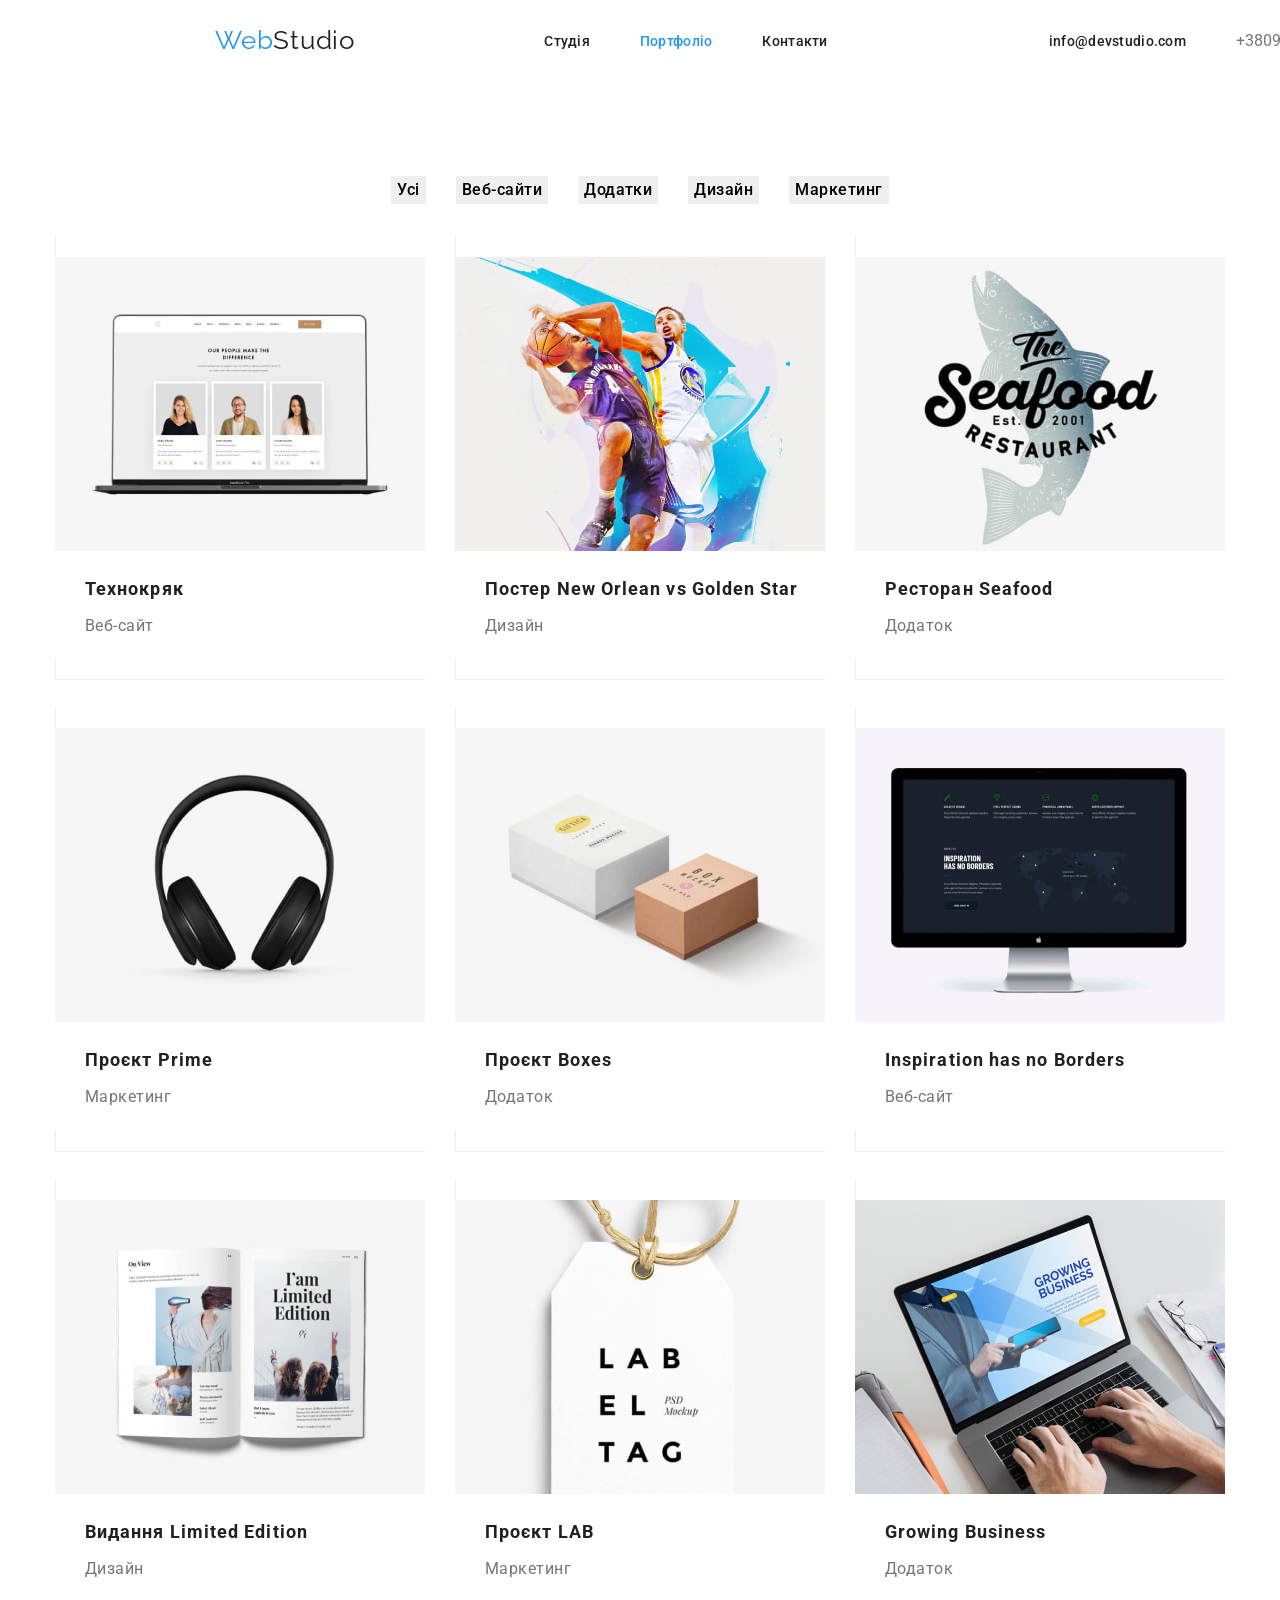
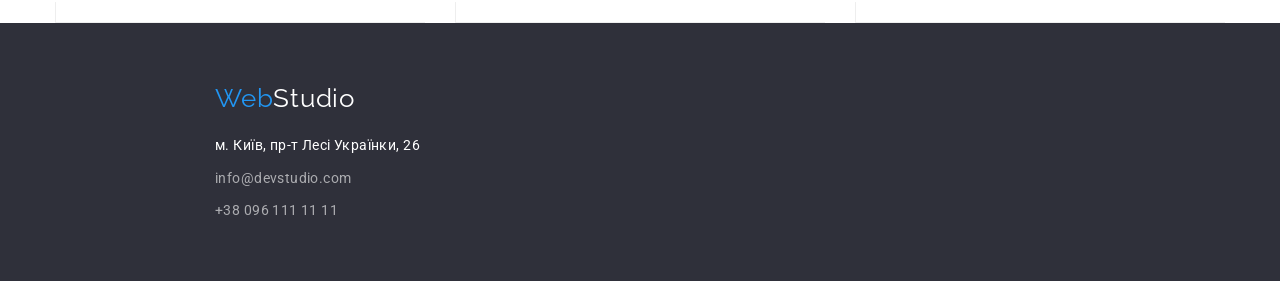
==== commit 49260b83: "Update style.css" ====
--- a/portfolio.html
+++ b/portfolio.html
@@ -26,7 +26,7 @@
                 <div class="nav">
                     <ul class="header-list list">
                         <li class="header-items"><a href="./index.html" class="header-link link">Студія</a></li>
-                        <li class="header-items"><a href="" class="header-link link">Портфоліо</a></li>
+                        <li class="header-items"><a href="" class="header-link link active">Портфоліо</a></li>
                         <li class="header-items"><a href="" class="header-link link">Контакти</a></li>
                     </ul>
             </nav>
@@ -46,7 +46,7 @@
     <main>
         
         <div class="container">
-        <section class="section">
+        <section class="section cards">
          <h1 class="visually-hidden">Портфоліо</h1>  
                <ul class="section-list list">
                     <li><button type="button" class="section-btn btn">Усі</button></li>
--- a/css/style.css
+++ b/css/style.css
@@ -37,10 +37,12 @@
 
 img{
     display: block;
+    margin: 0;
 }
 
 
 /* -----utilities----- */ 
+ 
 
 .section{
     padding-top: 94px;
@@ -81,6 +83,10 @@
 .header-items:not(:last-child){
     margin-right: 50px;
 }
+.active{
+    color: var(--accent-color);
+}
+
 
 .feedback-list{
     display: flex;
@@ -107,6 +113,9 @@
     color: var(--primari-text-color);
 }
 
+.active{
+    color: var(--accent-color);
+}
 
 .header-link{
     font-family: 'Roboto';
@@ -127,49 +136,27 @@
 .feedback-tel:focus{
     color: var(--accent-color);
 }
+.active {
+    color: var(--accent-color);
+}
 
 /* -----ГЕРОЙ----- */
    
 
-.hero-title{
+.hero{
     background-color: var(--second-background-color);
-    
+    width: 1600px;
+    margin-right: auto;
+    margin-left: auto;
     padding-top: 200px;
     padding-bottom: 200px;
-}
-
+  }
+
+.hero > .section{
+    padding-top: 0;
+    padding-bottom: 0;
+}
   
-/* -----портфоліо----- */
-
-.section-list {
-    display: flex;
-    justify-content: center;
-         margin-bottom: 34px;
-}
-.section-list > li:not(:last-child){
-    margin-right: 8px;
-}
-
-.portfolio-list{
-    display: flex;
-    flex-wrap: wrap;  
-}
-.portfolio-items:nth-child(3){
-    margin-right: 0;
-}
-.portfolio-items:nth-child(3n+1){
-    margin-left: 0;
-}
-
-.portfolio-items{
-    margin-left: 30px;
-    margin-bottom: 30px;
-    border-bottom: 1px solid var(--secondary-text-color);
-}
-.p-poster{
-    margin-bottom: 10px;
-}
-.app-list{margin-bottom: 4px;}
 
 /* -----переваги----- */
 
@@ -207,19 +194,22 @@
         line-height: 1.36;
         letter-spacing: 0.06em;
         text-transform: uppercase;
+
+        width: 696px;
         text-align: center;
-        width: 696px;
         margin-left: auto;
         margin-bottom: 30px;
         margin-right: auto;
+
         color: var(--white-color);
+        
     }
 .benefits-title{
         font-family: 'Roboto';
         font-size: 14px;
         line-height: 1.14;
         letter-spacing: 0.03em;
-        text-transform: uppercase;
+    
         color: var(--primari-text-color);
 }
 .benefits-text{
@@ -232,7 +222,9 @@
 
 /* ------чим займаемося------ */
 
-
+.works{
+    padding-top: 0;
+}
 
 .works-items:not(:last-child){
     margin-right: 30px;
@@ -241,9 +233,10 @@
 
 .app-list{
     display: flex;
-    padding-bottom: 94px;
-    width: calc((100%-60px)/3);
-}
+      flex-basis: calc((100%-60px)/3);
+    margin-bottom: 4px;
+}
+
 
 .works-title{
     font-size: 36px;
@@ -268,9 +261,18 @@
         color: var(--primari-text-color);
 }
 
+.employees{
+
+    box-shadow: 0px 1px 3px rgba(0, 0, 0, 0.12), 0px 1px 1px rgba(0, 0, 0, 0.14), 0px 2px 1px rgba(0, 0, 0, 0.2);
+    background: var(--white-color);
+    border-radius: 0px 0px 4px 4px;
+}
 .team-list{
     display: flex;
 
+}
+.employees > img{
+    margin-bottom: 30px;
 }
 .team-list > li:not(:last-child){
     margin-right: 30px
@@ -281,6 +283,7 @@
         font-size: 16px;
         line-height: 1.18;
         letter-spacing: 0.03em;
+        text-align: center;
         margin-bottom: var(--main-margin);
         color: var(--primari-text-color);
 }
@@ -289,6 +292,7 @@
         font-size: 16px;
         line-height: 1.18;
         letter-spacing: 0.03em;
+        text-align: center;
         padding-bottom: 30px;
         color: var(--secondary-text-color);
 }
@@ -302,49 +306,107 @@
         line-height: 1.62;    
         letter-spacing: 0.03em;   
         color: var(--primari-text-color);
+        
 }
 .section-btn:hover,
 .section-btn:focus{
     color: var(--accent-color);
 }
-.service-btn{
+
+
+.btn{
     font-family: 'Roboto';
         font-weight: 500;
         font-size: 16px;
         line-height: 1.62;
         letter-spacing: 0.03em;
         margin: auto;
-        display: block;
-        color: var(--primari-text-color);
-        border-radius: 4px;
+         display: block;
         border: none;
-}
-
-.btn{
-    font-family: 'Roboto';
-        font-weight: 500;
-        font-size: 16px;
-        line-height: 1.62;
-        letter-spacing: 0.03em; 
-        color: var(--primari-text-color);
-        border-radius: 4px;
-        border: none;
+
 }
 .btn:hover,
 .btn:focus{
     color: var(--white-color);
-    background-color: var(--accent-color);
+    background: var(--accent-color);
+    box-shadow: 0px 3px 1px rgba(0, 0, 0, 0.1), 0px 1px 2px rgba(0, 0, 0, 0.08), 0px 2px 2px rgba(0, 0, 0, 0.12);
+    border-radius: 4px;
+    
+}
+.service-btn {
+
+     display: flex;
+     align-items: center;
+     text-align: center;
+
+     font-size: 16px;
+     line-height: 1.87;
+     letter-spacing: 0.06em;
+
+     padding: 10px 32px;  
+     margin: auto;
+     
+    border: none;
     box-shadow: 0px 4px 4px rgba(0, 0, 0, 0.15);
+    border-radius: 4px;
     
+    background: var(--accent-color);
+    color: var(--white-color);
+}
+.service-btn:hover,
+.service-btn:focus{
+       color: var(--white-color);
+        background: var(--accent-color);
+        box-shadow: 0px 3px 1px rgba(0, 0, 0, 0.1), 0px 1px 2px rgba(0, 0, 0, 0.08), 0px 2px 2px rgba(0, 0, 0, 0.12);
+        border-radius: 4px;
 }
 
 /* ------портфолио----- */
+
+.cards{
+    padding-bottom: 0;
+}
+
+.section-list {
+    display: flex;
+    justify-content: center;
+    margin-bottom: 34px;
+}
+
+.section-list>li:not(:last-child) {
+    margin-right: 30px;
+}
+
+.portfolio-list {
+    display: flex;
+    flex-wrap: wrap;
+    margin-right: -30px;
+    margin-bottom: -30px;
+}
+
+
+
+.portfolio-items {
+   flex-basis: calc((100% - 90px)/3);
+    margin-right: 30px;
+     margin-bottom: 30px;
+    background: var(--white-color);
+    border-bottom: 1px solid #EEEEEE;
+}
+
+
+.p-poster{
+    margin-bottom: 20px;
+}
 
 .list-title{
     font-family: 'Roboto';
         font-size: 18px;
         line-height: 2;  
-        letter-spacing: 0.06em;   
+        letter-spacing: 0.06em;
+        padding-right: 18px;
+        padding-left: 30px;   
+        margin-bottom: 4px;
         color: var(--primari-text-color);
 }
 .list-text{
@@ -352,6 +414,9 @@
         font-size: 16px;
         line-height: 1.87;
         letter-spacing: 0.03em;
+        padding-right: 18px;
+        padding-left: 30px;
+        padding-bottom: 20px;
         color: var(--secondary-text-color);
 }
 .list-link{
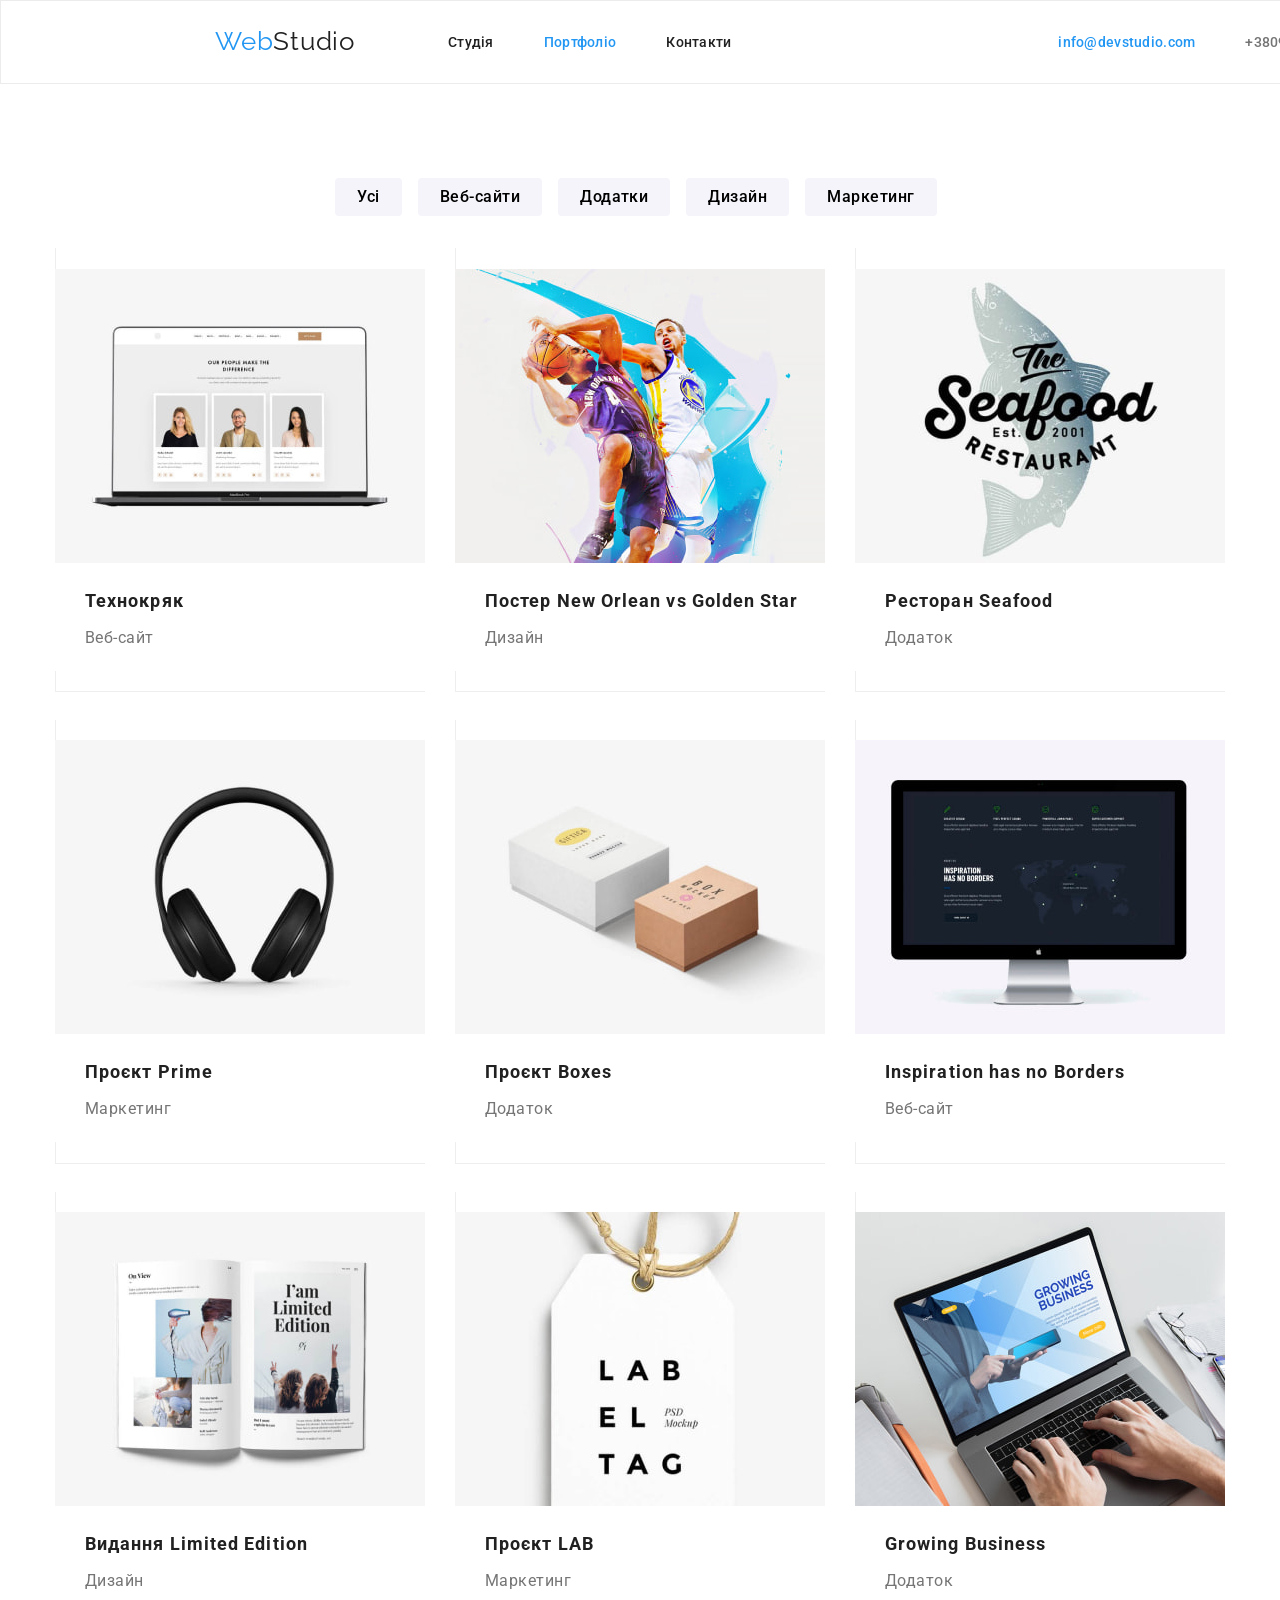
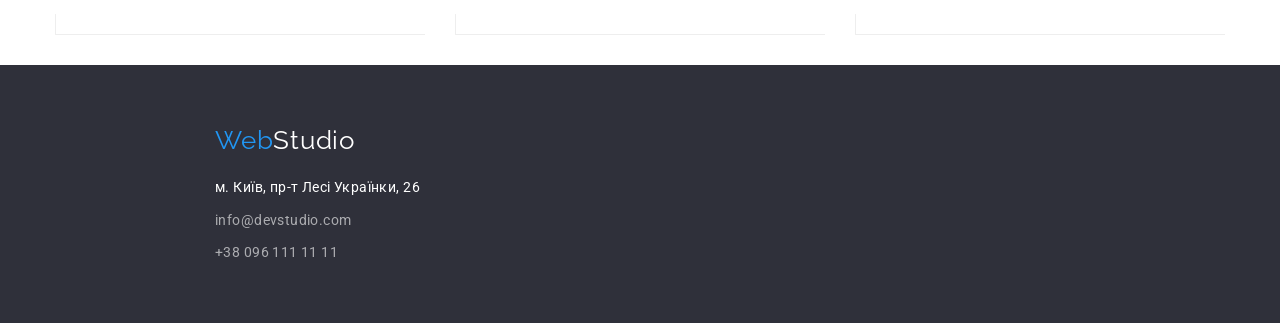
==== commit 05fcb9b5: "Fixes buttons" ====
--- a/portfolio.html
+++ b/portfolio.html
@@ -32,7 +32,7 @@
             </nav>
                          
             <ul class="feedback-list list">
-                <li class="feedback-items"><a href="info@devstudio.com" class="header-link link">info@devstudio.com</a></li>
+                <li class="feedback-items"><a href="info@devstudio.com" class="header-link link active">info@devstudio.com</a></li>
                 <li class="feedback-items"><a href="tel+380961111111" class="feedback-tel link">+380961111111</a></li>
             </ul>
         </div>
--- a/css/style.css
+++ b/css/style.css
@@ -63,13 +63,15 @@
     margin-left: auto;
 }
 
-/* -----ШАПКА----- */
+/* -----шапка----- */
 
 .header{
     width: 1600px;
     margin-right: auto;
     margin-left: auto;
     background-color: var(--white-color);
+    border: 1px solid #ECECEC;
+
 }
 
 .header > .container{
@@ -79,6 +81,8 @@
 .header-list{
     display: flex;
      padding: 32px;
+     padding-right: 0;
+     padding-left: 0;
 }
 .header-items:not(:last-child){
     margin-right: 50px;
@@ -103,7 +107,7 @@
         line-height: 1.19;
         letter-spacing: 0.03em;
         color: var(--accent-color);
-        margin-right: auto;
+        margin-right: 93px;
         padding-top: 24px;
         padding-bottom: 25px;
 }
@@ -130,6 +134,12 @@
     color: var(--accent-color);
 }
 .feedback-tel{
+font-family: 'Roboto';
+    font-weight: 500;
+    font-size: 14px;
+    line-height: 1.14;
+    letter-spacing: 0.02em;
+
     color: var(--secondary-text-color);
 }
 .feedback-tel:hover,
@@ -140,7 +150,7 @@
     color: var(--accent-color);
 }
 
-/* -----ГЕРОЙ----- */
+/* -----герой----- */
    
 
 .hero{
@@ -234,7 +244,7 @@
 .app-list{
     display: flex;
       flex-basis: calc((100%-60px)/3);
-    margin-bottom: 4px;
+    margin-bottom: 0px;
 }
 
 
@@ -251,6 +261,9 @@
 
 /* -----наша команда----- */
 
+.team{
+    background: #F5F4FA;
+}
 
 .team-title{
         font-size: 36px;
@@ -292,8 +305,10 @@
         font-size: 16px;
         line-height: 1.18;
         letter-spacing: 0.03em;
+
         text-align: center;
         padding-bottom: 30px;
+
         color: var(--secondary-text-color);
 }
 
@@ -304,10 +319,21 @@
         font-weight: 500;
         font-size: 16px;
         line-height: 1.62;    
-        letter-spacing: 0.03em;   
+        letter-spacing: 0.03em; 
+
+        display: flex;
+        justify-content: center;
+        margin: 94px 0 34px 0;
+
         color: var(--primari-text-color);
         
 }
+
+ .section-btn{
+    background: #F5F4FA;
+        border-radius: 4px;
+ }
+ 
 .section-btn:hover,
 .section-btn:focus{
     color: var(--accent-color);
@@ -320,7 +346,8 @@
         font-size: 16px;
         line-height: 1.62;
         letter-spacing: 0.03em;
-        margin: auto;
+        padding: 6px 22px;
+        margin-right: 8px;
          display: block;
         border: none;
 
@@ -361,39 +388,41 @@
         border-radius: 4px;
 }
 
-/* ------портфолио----- */
+/* ------портфоліо----- */
 
 .cards{
     padding-bottom: 0;
+    padding-top: 0;
 }
 
 .section-list {
     display: flex;
     justify-content: center;
-    margin-bottom: 34px;
 }
 
 .section-list>li:not(:last-child) {
-    margin-right: 30px;
+    margin-right: 8px;
 }
 
 .portfolio-list {
     display: flex;
     flex-wrap: wrap;
-    margin-right: -30px;
-    margin-bottom: -30px;
+   
 }
 
 
 
 .portfolio-items {
-   flex-basis: calc((100% - 90px)/3);
-    margin-right: 30px;
-     margin-bottom: 30px;
+    flex-basis: calc((100% - 90px)/3);
+    margin-bottom: 30px;
     background: var(--white-color);
     border-bottom: 1px solid #EEEEEE;
 }
 
+.portfolio-items:nth-child(3n+2){
+    margin-right: 30px;
+    margin-left: 30px;
+}
 
 .p-poster{
     margin-bottom: 20px;
@@ -429,7 +458,7 @@
     box-shadow: 0px 4px 4px rgba(0, 0, 0, 0.15);
 }
 
-/* -----ФУТЕР----- */
+/* -----футер----- */
 
 .footer{
     width: 1600px;
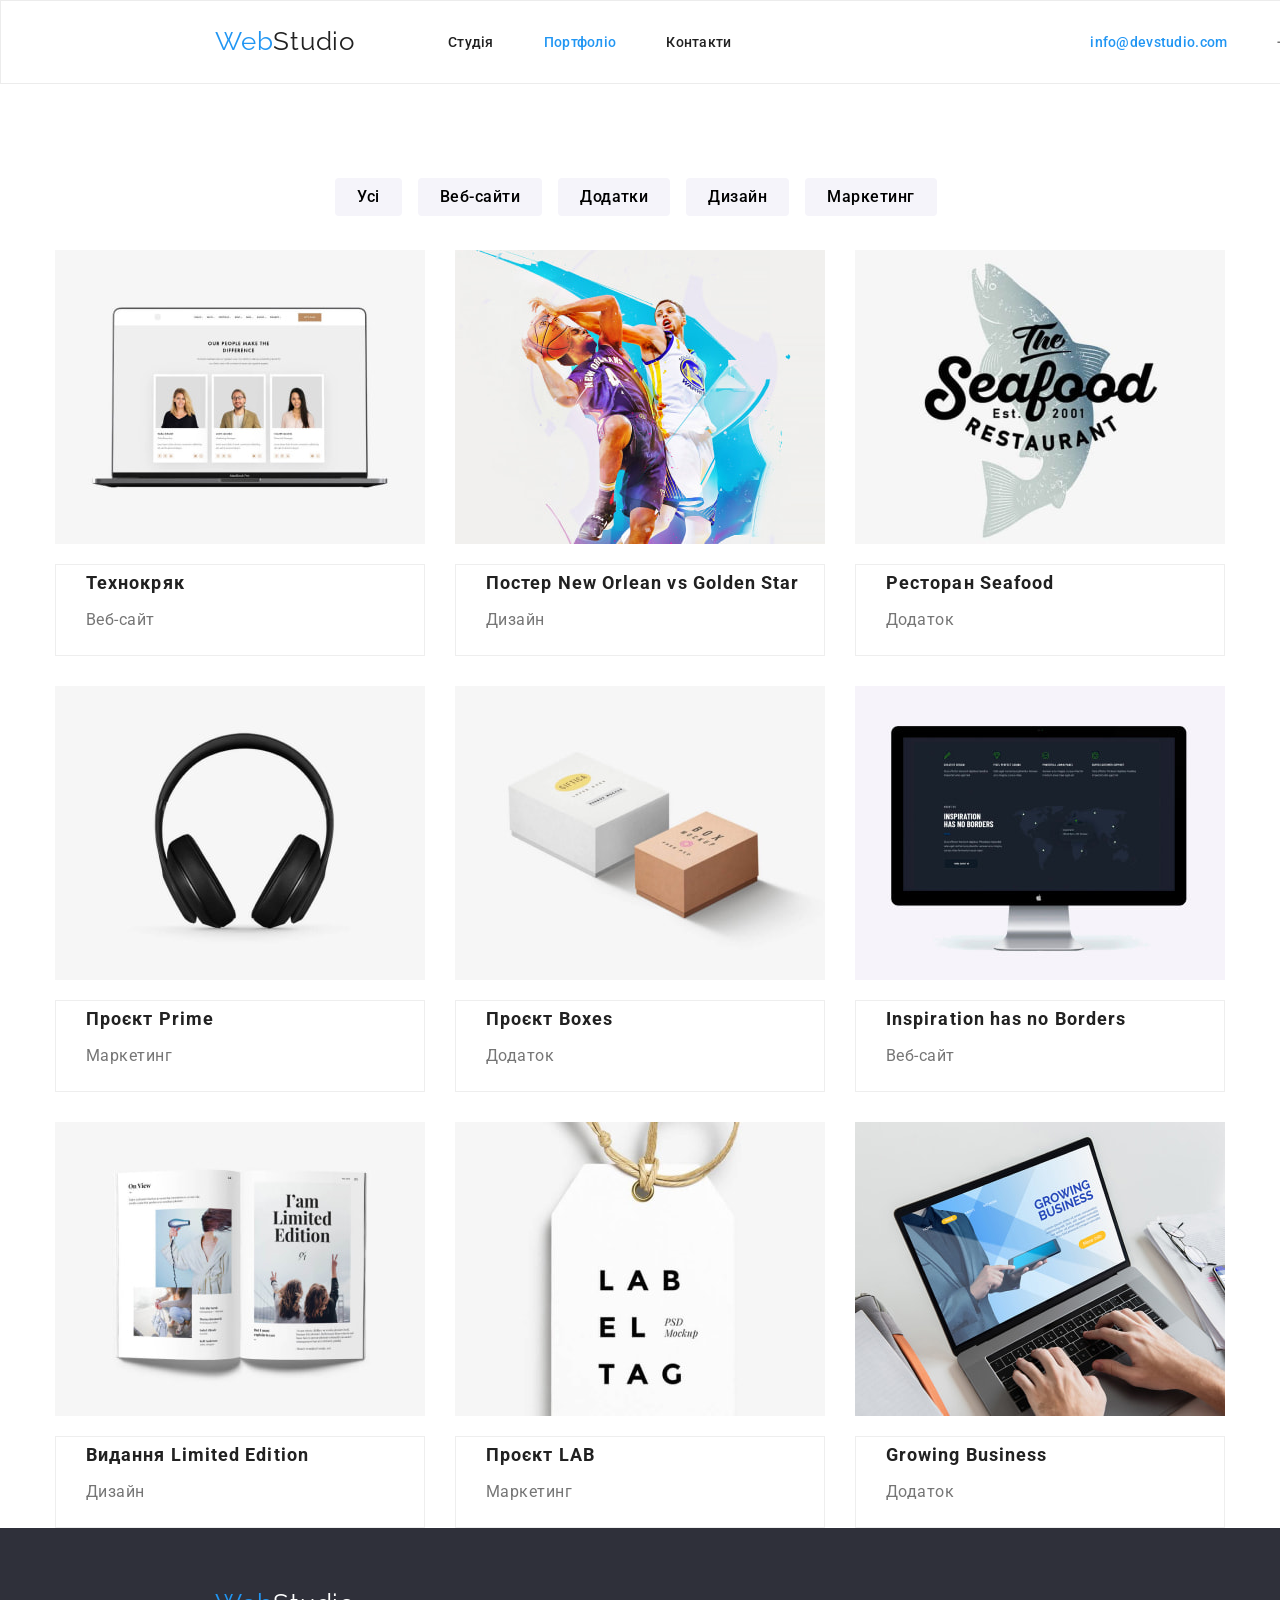
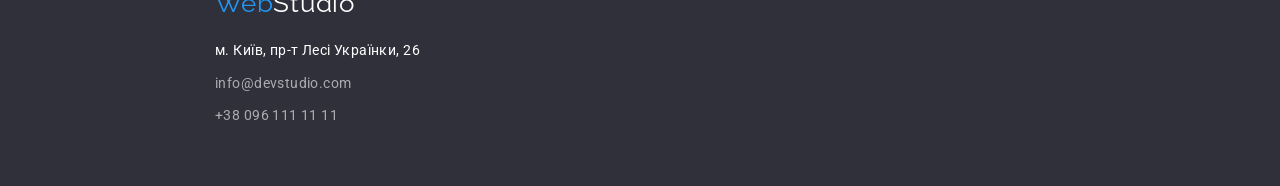
==== commit 58ff9ea3: "Adds borders" ====
--- a/portfolio.html
+++ b/portfolio.html
@@ -58,57 +58,75 @@
                 <ul class="portfolio-list list ">
                     <li class="portfolio-items">
                         <a href="" class="list-link link"><img class="p-poster " src="./image/technocrack.jpg" alt="Веб-сайт Технокряк" width="370">
-                            <h2 class="list-title">Технокряк</h2>
-                            <p class="list-text">Веб-сайт</p>
+                            <div class="border">
+                                <h2 class="list-title">Технокряк</h2>
+                                <p class="list-text">Веб-сайт</p>
+                            </div>
                         </a>
                     </li>
                     <li class="portfolio-items">
                         <a href="" class="list-link link"><img class="p-poster " src="./image/novsgs.jpg" alt="два гравці з м'ячем" width="370">
-                            <h2 class="list-title">Постер New Orlean vs Golden Star</h2>
-                            <p class="list-text">Дизайн</p>
+                            <div class="border">
+                                <h2 class="list-title">Постер New Orlean vs Golden Star</h2>
+                                <p class="list-text">Дизайн</p>
+                            </div>
                         </a>
                     </li>
                     <li class="portfolio-items">
                         <a href="" class="list-link link"><img class="p-poster " src="./image/seafood.jpg" alt="логотип ресторану морської їжі"
                                 width="370">
-                            <h2 class="list-title">Ресторан Seafood</h2>
-                            <p class="list-text">Додаток</p>
+                                <div class="border">
+                                    <h2 class="list-title">Ресторан Seafood</h2>
+                                    <p class="list-text">Додаток</p>
+                                </div>
                         </a>
                     </li>
                     <li class="portfolio-items">
                         <a href="" class="list-link link"><img class="p-poster " src="./image/prime.jpg" alt="чорні навушники" width="370">
-                            <h2 class="list-title">Проєкт Prime</h2>
-                            <p class="list-text">Маркетинг</p>
+                            <div class="border">
+                                <h2 class="list-title">Проєкт Prime</h2>
+                                <p class="list-text">Маркетинг</p>
+                            </div>
                         </a>
                     </li>
                     <li class="portfolio-items">
                         <a href="" class="list-link link"><img class="p-poster " src="./image/boxes.jpg" alt="дві коробки" width="370">
-                            <h2 class="list-title">Проєкт Boxes</h2>
-                            <p class="list-text">Додаток</p>
+                            <div class="border">
+                                <h2 class="list-title">Проєкт Boxes</h2>
+                                <p class="list-text">Додаток</p>
+                            </div>
                         </a>               
                     </li>
                     <li class="portfolio-items">
                         <a href="" class="list-link link"><img class="p-poster " src="./image/ihnb.jpg" alt="комп'ютерний монітор" width="370">
-                            <h2 class="list-title">Inspiration has no Borders</h2>
-                            <p class="list-text">Веб-сайт</p>
+                            <div class="border">
+                                <h2 class="list-title">Inspiration has no Borders</h2>
+                                <p class="list-text">Веб-сайт</p>
+                            </div>
                         </a>
                     </li>
                     <li class="portfolio-items">
                         <a href="" class="list-link link"><img class="p-poster " src="./image/itde.jpg" alt="відкрита книга" width="370">
-                            <h2 class="list-title">Видання Limited Edition</h2>
-                            <p class="list-text">Дизайн</p>
+                            <div class="border">
+                                <h2 class="list-title">Видання Limited Edition</h2>
+                                <p class="list-text">Дизайн</p>
+                            </div>
                         </a>
                     </li>
                     <li class="portfolio-items">
                         <a href="" class="list-link link"><img class="p-poster " src="./image/lab.jpg" alt="бирка з текстом" width="370">
-                            <h2 class="list-title">Проєкт LAB</h2>
-                            <p class="list-text">Маркетинг</p>
+                            <div class="border">
+                                <h2 class="list-title">Проєкт LAB</h2>
+                                <p class="list-text">Маркетинг</p>
+                            </div>
                         </a>
                     </li>
                     <li class="portfolio-items">
                         <a href="" class="list-link link"><img class="p-poster " src="./image/gb.jpg" alt="людина працює за комп'ютером" width="370">
-                            <h2 class="list-title">Growing Business</h2>
-                            <p class="list-text">Додаток</p>
+                            <div class="border">
+                                <h2 class="list-title">Growing Business</h2>
+                                <p class="list-text">Додаток</p>
+                            </div>
                         </a>
                     </li>
                 </ul>
--- a/css/style.css
+++ b/css/style.css
@@ -95,7 +95,8 @@
 .feedback-list{
     display: flex;
     margin-left: auto;
-    padding: 32px;
+    padding-top: 32px;
+    padding-bottom: 32px;
 }
 .feedback-items:not(:last-child){
     margin-right: 50px;
@@ -407,22 +408,25 @@
 .portfolio-list {
     display: flex;
     flex-wrap: wrap;
-   
-}
+   margin-right: calc(-1 * 30px);
+   margin-bottom: calc(-1 *30px);
+} 
 
 
 
 .portfolio-items {
-    flex-basis: calc((100% - 90px)/3);
+       flex-basis: calc(100% / 3 - 30px);
+    margin-right: 30px;
     margin-bottom: 30px;
     background: var(--white-color);
-    border-bottom: 1px solid #EEEEEE;
-}
-
-.portfolio-items:nth-child(3n+2){
-    margin-right: 30px;
-    margin-left: 30px;
-}
+   
+}
+
+.border{
+    background: var(--white-color);
+        border: 1px solid #EEEEEE;
+}
+
 
 .p-poster{
     margin-bottom: 20px;
@@ -448,11 +452,10 @@
         padding-bottom: 20px;
         color: var(--secondary-text-color);
 }
-.list-link{
+/* .list-link{
     background: var(--white-color);
     border: 1px solid #EEEEEE;
-    border-radius: 4px;
-}
+} */
 .list-link:hover,
 .list-link:focus{
     box-shadow: 0px 4px 4px rgba(0, 0, 0, 0.15);
@@ -464,6 +467,7 @@
     width: 1600px;
     margin-right: auto;
     margin-left: auto;
+    padding-bottom: 60px;
     background-color: var(--second-background-color);
 }
 
@@ -484,9 +488,7 @@
     padding-top: 60px;
 }
 
-.contact-list{
-    padding-bottom: 60px;
-}
+
 
 .contact-list > li:not(:last-child){
     margin-bottom: 9px;
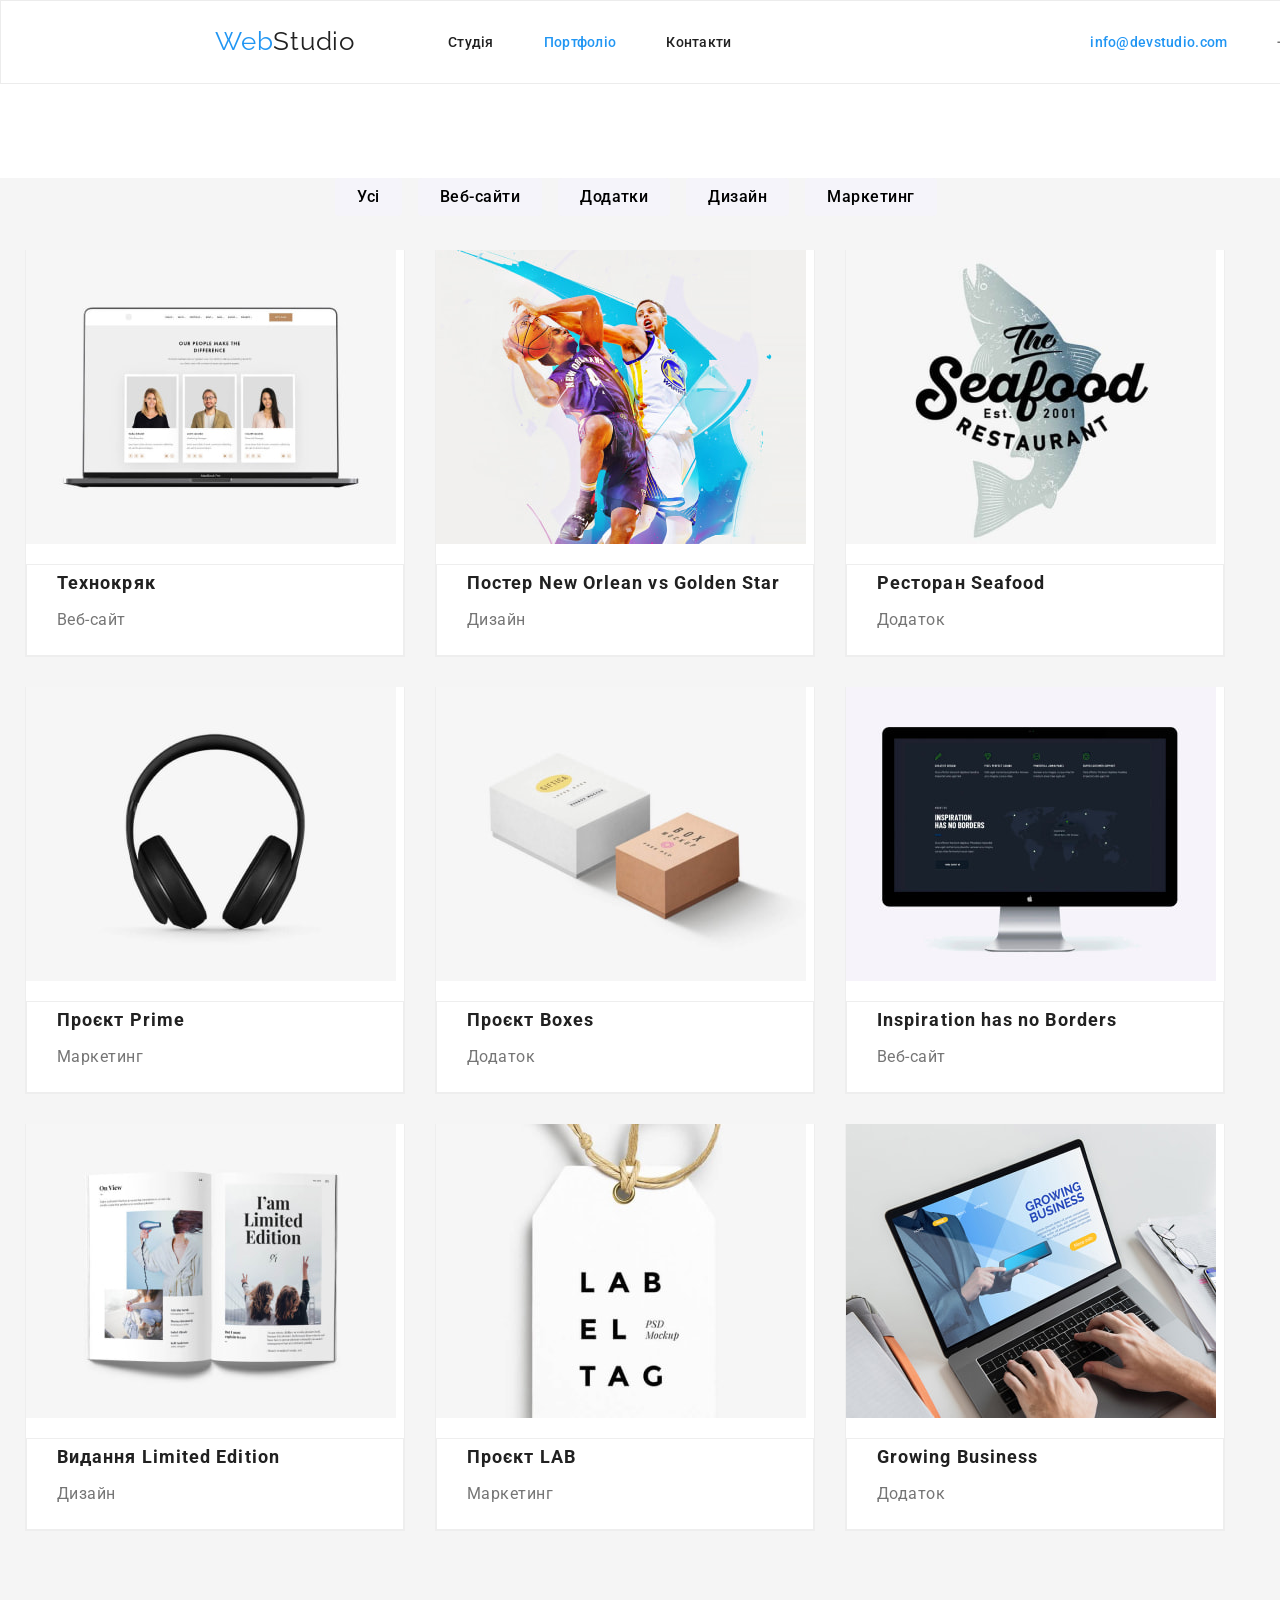
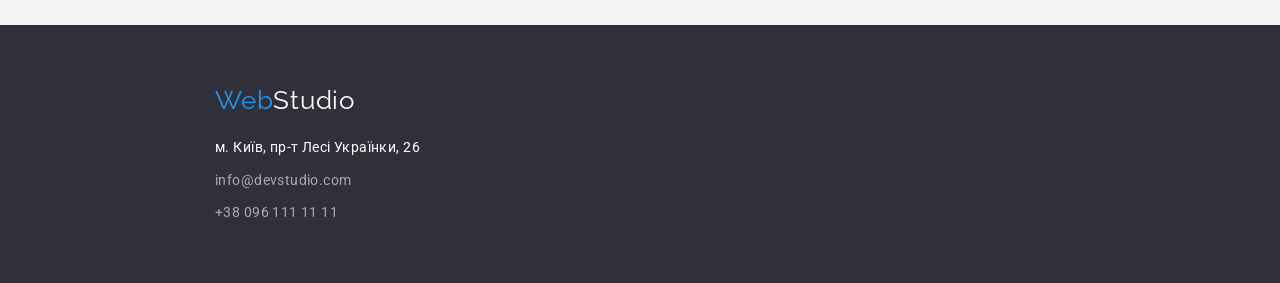
==== commit 90551462: "Adds background" ====
--- a/portfolio.html
+++ b/portfolio.html
@@ -43,7 +43,7 @@
 
 <!-- герой -->
 
-    <main>
+    <main class="main">
         
         <div class="container">
         <section class="section cards">
--- a/css/style.css
+++ b/css/style.css
@@ -153,6 +153,9 @@
 
 /* -----герой----- */
    
+.main{
+    background: #F5F5F5;;
+}
 
 .hero{
     background-color: var(--second-background-color);
@@ -392,7 +395,7 @@
 /* ------портфоліо----- */
 
 .cards{
-    padding-bottom: 0;
+    padding-bottom: 94px;
     padding-top: 0;
 }
 
@@ -409,17 +412,20 @@
     display: flex;
     flex-wrap: wrap;
    margin-right: calc(-1 * 30px);
-   margin-bottom: calc(-1 *30px);
+   margin-bottom: calc(-1 * 30px);
+   margin-left: calc(-1 * 30px);
 } 
 
 
 
 .portfolio-items {
-       flex-basis: calc(100% / 3 - 30px);
+    flex-basis: calc(100% / 3 - 30px);
     margin-right: 30px;
     margin-bottom: 30px;
     background: var(--white-color);
-   
+    border-right: 1px solid #EEEEEE;
+    border-bottom: 1px solid #EEEEEE;
+    border-left: 1px solid #EEEEEE;
 }
 
 .border{
@@ -452,10 +458,7 @@
         padding-bottom: 20px;
         color: var(--secondary-text-color);
 }
-/* .list-link{
-    background: var(--white-color);
-    border: 1px solid #EEEEEE;
-} */
+
 .list-link:hover,
 .list-link:focus{
     box-shadow: 0px 4px 4px rgba(0, 0, 0, 0.15);
